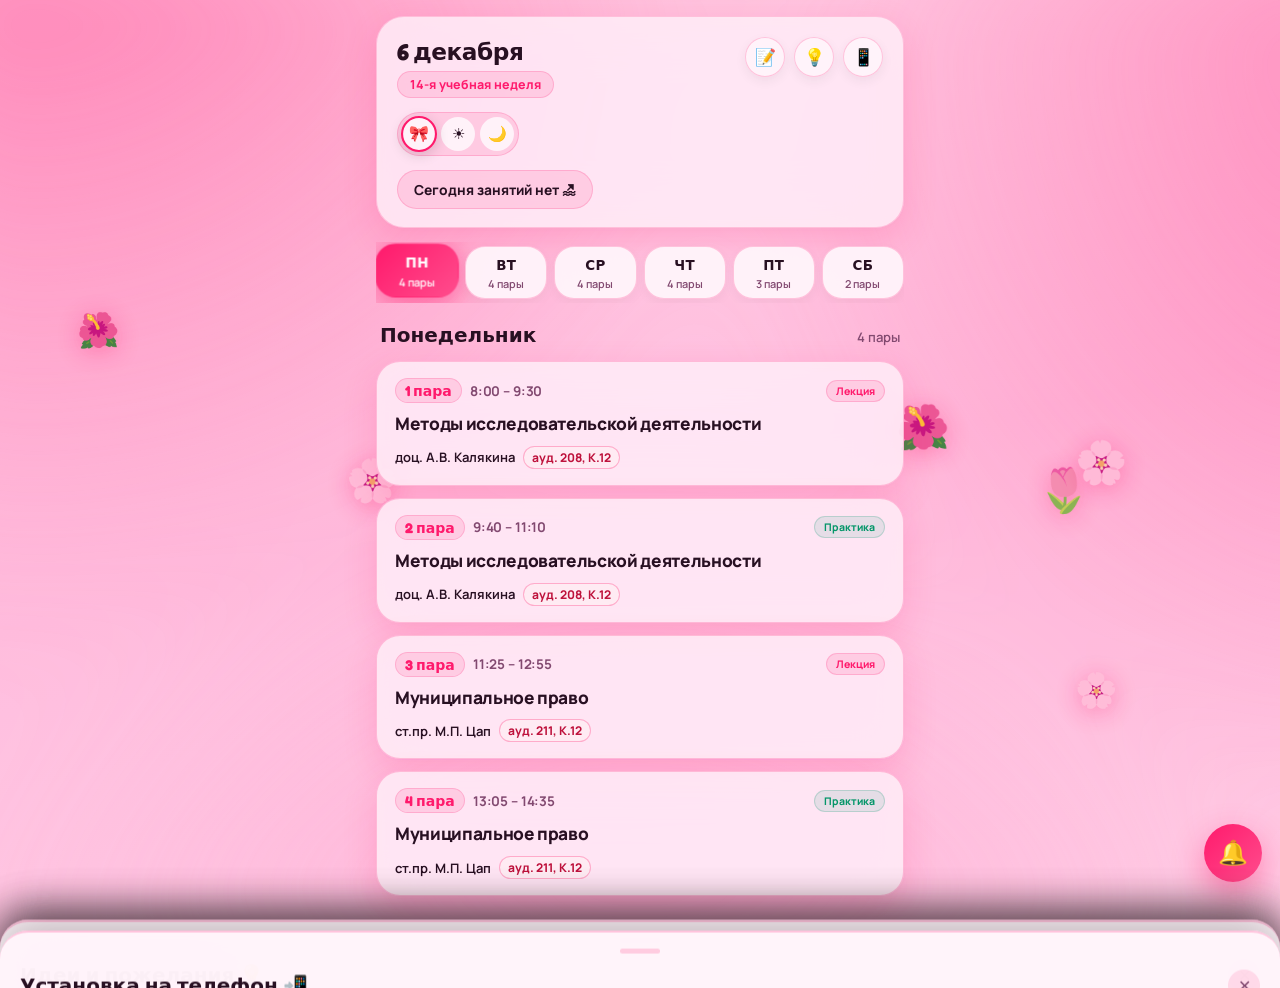
==== index.html @ 93f6981e "feat: Add Friday secret easter egg surprise with 2-attempt limit, auto-removal and Telegram notifica" ====
<!DOCTYPE html>
<html lang="ru">
<head>
<meta charset="UTF-8">
<meta name="viewport" content="width=device-width, initial-scale=1.0, viewport-fit=cover, maximum-scale=1, user-scalable=no">
<title>Расписание занятий</title>

<!-- PWA & Apple Safari На экран «Домой» -->
<meta name="apple-mobile-web-app-capable" content="yes">
<meta name="apple-mobile-web-app-status-bar-style" content="black-translucent">
<meta name="apple-mobile-web-app-title" content="Расписание">
<meta name="mobile-web-app-capable" content="yes">
<meta name="theme-color" content="#FF75A4">
<link rel="manifest" href="manifest.json?v=6">
<link rel="icon" type="image/png" sizes="32x32" href="icon-bow-32.png?v=6">
<link rel="icon" type="image/png" sizes="192x192" href="icon-bow-192.png?v=6">
<link rel="apple-touch-icon" sizes="180x180" href="apple-touch-icon-bow.png?v=6">
<link rel="apple-touch-icon-precomposed" sizes="180x180" href="apple-touch-icon-bow.png?v=6">

<link rel="preconnect" href="https://fonts.googleapis.com">
<link rel="preconnect" href="https://fonts.gstatic.com" crossorigin>
<link href="https://fonts.googleapis.com/css2?family=Fredoka:wght@500;600;700&family=Manrope:wght@500;600;700;800&display=swap" rel="stylesheet">
<style>
    :root {
        padding-top: env(safe-area-inset-top, 0px);
        padding-bottom: env(safe-area-inset-bottom, 0px);
        --r-lg: 28px;
        --r-md: 22px;
        --r-sm: 14px;
        --f-head: 'Fredoka', system-ui, -apple-system, sans-serif;
        --f-body: 'Manrope', system-ui, -apple-system, sans-serif;
    }

    * { box-sizing: border-box; margin: 0; padding: 0; -webkit-tap-highlight-color: transparent; }

    body {
        font-family: var(--f-body);
        min-height: 100vh;
        min-height: 100dvh;
        overflow-x: hidden;
        -webkit-font-smoothing: antialiased;
        transition: background .4s ease, color .4s ease;
    }

    /* ============================================================
       ТЕМА 1: «Пикми» (ДЕФОЛТНАЯ) — МАКСИМУМ РОЗОВОГО!
       (Сочный клубничный крем, нежное розовое стекло, ягодный акцент)
       ============================================================ */
    body, body[data-theme="pikmi"] {
        --bg-a: #FFD8EB;           /* Сочный клубнично-розовый */
        --bg-b: #FFBFDF;           /* Насыщенный пастельно-розовый */
        --bg-c: #FFCEE6;           /* Розовая сакура */
        --blob1: #FF3B88;          /* Яркий клубничный неон */
        --blob2: #FF5C9D;          /* Розовый румянец */
        --blob3: #FFA3CE;          /* Сахарная вата */
        --blob-opacity: .62;
        --text-1: #281022;          /* Четкий темный ежевичный (не блеклый, идеальный контраст) */
        --text-2: #824970;          /* Бархатный ягодный */
        --glass: rgba(255, 238, 246, 0.86);       /* Розовое матовое стекло */
        --glass-strong: rgba(255, 244, 250, 0.96); /* Плотный розовый кристалл */
        --glass-border: rgba(255, 170, 204, 0.65); /* Аккуратный розовый кант */
        --accent1: #FF1A6C;         /* Сочный глубокий клубничный */
        --accent2: #FF4D8D;         /* Малиново-розовый */
        --accent-solid: #FF1A6C;
        --shadow: 0 12px 34px rgba(255, 26, 108, 0.16), 0 2px 8px rgba(0,0,0,0.02);
        --shadow-live: 0 16px 44px rgba(255, 26, 108, 0.42), 0 0 20px rgba(255, 26, 108, 0.28);
        --pill: rgba(255, 26, 108, 0.12);
        --divider: rgba(255, 26, 108, 0.18);
        --card-border: rgba(255, 158, 198, 0.62);
        --room-bg: #FFEBF3;
        --room-color: #BE123C;
        --room-border: rgba(255, 26, 108, 0.3);
    }

    /* ============================================================
       ТЕМА 2: «Утро» — светлая, лавандово-розовое небо
       ============================================================ */
    body[data-theme="light"] {
        --bg-a: #F4F1FF;
        --bg-b: #FFF1F7;
        --bg-c: #EAF7FF;
        --blob1: #C9BEFB;
        --blob2: #FFC2E0;
        --blob3: #BFE9FB;
        --blob-opacity: .55;
        --text-1: #1E293B;
        --text-2: #64748B;
        --glass: rgba(255, 255, 255, 0.76);
        --glass-strong: rgba(255, 255, 255, 0.94);
        --glass-border: rgba(255, 255, 255, 0.9);
        --accent1: #6366F1;
        --accent2: #A855F7;
        --accent-solid: #6366F1;
        --shadow: 0 12px 34px rgba(99, 102, 241, 0.14);
        --shadow-live: 0 16px 42px rgba(99, 102, 241, 0.35);
        --pill: rgba(99, 102, 241, 0.1);
        --divider: rgba(99, 102, 241, 0.14);
        --card-border: rgba(255, 255, 255, 0.85);
        --room-bg: #F1F5F9;
        --room-color: #334155;
        --room-border: rgba(148, 163, 184, 0.25);
    }

    /* ============================================================
       ТЕМА 3: «Полночь» — тёмное небо со сиянием и звёздами
       ============================================================ */
    body[data-theme="dark"] {
        --bg-a: #070812;
        --bg-b: #0C0F22;
        --bg-c: #05060D;
        --blob1: #34E0C0;
        --blob2: #8B5CF6;
        --blob3: #EC4899;
        --blob-opacity: .30;
        --text-1: #F8FAFC;
        --text-2: #94A3B8;
        --glass: rgba(24, 28, 48, 0.68);
        --glass-strong: rgba(30, 35, 60, 0.88);
        --glass-border: rgba(255, 255, 255, 0.11);
        --accent1: #34E0C0;
        --accent2: #8B5CF6;
        --accent-solid: #8B5CF6;
        --shadow: 0 18px 46px rgba(0, 0, 0, 0.55);
        --shadow-live: 0 16px 42px rgba(139, 92, 246, 0.45);
        --pill: rgba(255, 255, 255, 0.08);
        --divider: rgba(255, 255, 255, 0.1);
        --card-border: rgba(255, 255, 255, 0.08);
        --room-bg: rgba(139, 92, 246, 0.12);
        --room-color: #C084FC;
        --room-border: rgba(139, 92, 246, 0.3);
    }

    body {
        background: linear-gradient(168deg, var(--bg-a) 0%, var(--bg-b) 50%, var(--bg-c) 100%);
        color: var(--text-1);
    }

    body::before {
        content: ''; position: fixed; inset: -10%; z-index: 0; pointer-events: none;
        background:
            radial-gradient(circle at 10% -6%, var(--blob1), transparent 45%),
            radial-gradient(circle at 106% 12%, var(--blob2), transparent 44%),
            radial-gradient(circle at 50% 115%, var(--blob3), transparent 48%);
        filter: blur(65px);
        opacity: var(--blob-opacity);
    }

    /* Звёздная пыль для тёмной темы */
    body[data-theme="dark"]::after {
        content: ''; position: fixed; inset: 0; z-index: 0; pointer-events: none;
        background-image:
            radial-gradient(rgba(255,255,255,.55) 1px, transparent 1px),
            radial-gradient(rgba(255,255,255,.35) 1px, transparent 1px);
        background-size: 90px 90px, 140px 140px;
        background-position: 0 0, 45px 60px;
        opacity: .55;
    }

    /* ============================================================
       ЯРКИЕ РОЗОВЫЕ ЦВЕТОЧКИ (ХАОТИЧНО ЛЕТАЮТ НА ФОНЕ ПОД КАРТОЧКАМИ)
       ============================================================ */
    .pikmi-decor {
        display: none;
        position: fixed; inset: 0; z-index: 0; pointer-events: none; overflow: hidden;
    }
    body[data-theme="pikmi"] .pikmi-decor {
        display: block;
    }
    
    .random-flower {
        position: absolute;
        opacity: 0.88;
        filter: drop-shadow(0 4px 12px rgba(255, 26, 108, 0.38));
        user-select: none;
        pointer-events: none;
        animation: driftRandom ease-in-out infinite alternate;
        transition: transform .2s ease-out;
    }

    @keyframes driftRandom {
        0% {
            transform: translate3d(0, 0, 0) rotate(0deg) scale(1);
        }
        50% {
            transform: translate3d(var(--dx), var(--dy), 0) rotate(22deg) scale(1.12);
        }
        100% {
            transform: translate3d(calc(var(--dx) * -0.85), calc(var(--dy) * -0.9), 0) rotate(-18deg) scale(0.92);
        }
    }

    /* Контейнер приложения над летающими цветами */
    .app {
        position: relative; z-index: 1; max-width: 480px; margin: 0 auto;
        padding: 16px 16px calc(92px + env(safe-area-inset-bottom, 0px));
        display: flex; flex-direction: column; gap: 14px;
    }
    @media (min-width: 860px) { .app { max-width: 560px; } }

    /* ---------- Шапка ---------- */
    .hero {
        background: var(--glass);
        backdrop-filter: blur(28px) saturate(180%);
        -webkit-backdrop-filter: blur(28px) saturate(180%);
        border: 1.5px solid var(--glass-border);
        border-radius: var(--r-lg);
        box-shadow: var(--shadow);
        padding: 20px 20px 18px;
        display: flex; flex-direction: column; gap: 14px;
    }
    .hero-row { display: flex; justify-content: space-between; align-items: flex-start; gap: 10px; }
    .date-block { display: flex; flex-direction: column; gap: 6px; }
    .date-text { font-family: var(--f-head); font-weight: 700; font-size: 1.45rem; letter-spacing: -.02em; color: var(--text-1); }
    .week-badge {
        display: inline-flex; align-items: center; gap: 6px; width: fit-content;
        font-size: .78rem; font-weight: 750; color: var(--accent-solid);
        background: var(--pill); padding: 4px 12px; border-radius: 999px;
        border: 1px solid var(--divider);
    }
    
    /* Кнопки действий в шапке (ДЗ и Идеи) */
    .hero-actions { display: flex; gap: 9px; flex-shrink: 0; align-items: center; }
    .icon-btn {
        width: 40px; height: 40px; border-radius: 50%; border: 1.5px solid var(--glass-border);
        background: var(--glass-strong); display: flex; align-items: center; justify-content: center;
        font-size: 17px; cursor: pointer; color: var(--text-1); transition: all .18s;
        box-shadow: 0 4px 12px rgba(0,0,0,.06); position: relative;
    }
    .icon-btn:hover { transform: translateY(-1px); }
    .icon-btn:active { transform: scale(.9); }
    
    /* Счетчик ДЗ на иконке */
    .hw-badge-counter {
        position: absolute; top: -3px; right: -3px;
        width: 18px; height: 18px; border-radius: 50%;
        background: var(--accent-solid); color: #fff;
        font-size: 10.5px; font-weight: 800; display: flex;
        align-items: center; justify-content: center;
        box-shadow: 0 2px 6px rgba(0,0,0,0.22);
    }

    /* Тема-бар: Пикми первая! */
    .theme-row {
        display: inline-flex; gap: 5px; padding: 4px; background: var(--pill);
        border: 1px solid var(--divider); border-radius: 999px; width: fit-content;
    }
    .theme-dot {
        width: 34px; height: 34px; border-radius: 50%; border: 2px solid transparent;
        cursor: pointer; display: flex; align-items: center; justify-content: center;
        font-size: 15px; background: var(--glass-strong); color: var(--text-1); transition: all .2s;
    }
    .theme-dot.active {
        border-color: var(--accent-solid); transform: scale(1.06);
        box-shadow: 0 3px 12px rgba(0,0,0,.15);
    }

    .status-pill {
        display: inline-flex; align-items: center; gap: 8px; font-weight: 750; font-size: .86rem;
        padding: 9px 16px; border-radius: 999px; width: fit-content; max-width: 100%;
        background: linear-gradient(135deg, var(--accent1), var(--accent2)); color: #fff;
        box-shadow: 0 8px 22px rgba(255, 26, 108, 0.28); cursor: pointer; transition: transform .18s;
    }
    .status-pill:active { transform: scale(.98); }
    .status-pill.idle { background: var(--pill); color: var(--text-1); box-shadow: none; border: 1px solid var(--divider); }
    
    /* Двустрочный аккуратный статус для конца дня */
    .status-pill.status-pill-multiline {
        display: flex; flex-direction: column; align-items: flex-start;
        padding: 12px 18px; border-radius: 18px; width: 100%; gap: 4px; box-sizing: border-box;
    }
    .status-pill.status-pill-multiline #status-text {
        display: flex; flex-direction: column; gap: 4px; width: 100%;
    }
    .status-line-top {
        font-size: 13.5px; font-weight: 700; color: var(--text-2);
        display: flex; align-items: center; gap: 6px;
    }
    .status-line-bottom {
        font-size: 15px; font-weight: 800; color: var(--accent-solid);
        display: flex; align-items: center; justify-content: space-between; gap: 6px; width: 100%;
    }
    .status-line-arrow {
        font-size: 16px; transition: transform .2s ease;
    }
    .status-pill:hover .status-line-arrow {
        transform: translateX(4px);
    }
    .status-dot { width: 8px; height: 8px; border-radius: 50%; background: #fff; flex-shrink: 0; animation: pulseBeacon 1.5s infinite; }
    @keyframes pulseBeacon {
        0% { box-shadow: 0 0 0 0 rgba(255,255,255,.8); }
        70% { box-shadow: 0 0 0 8px rgba(255,255,255,0); }
        100% { box-shadow: 0 0 0 0 rgba(255,255,255,0); }
    }

    .progress-track { height: 7px; border-radius: 999px; background: var(--pill); overflow: hidden; border: 1px solid var(--divider); }
    .progress-fill { height: 100%; border-radius: 999px; background: linear-gradient(90deg, var(--accent1), var(--accent2)); width: 0%; transition: width .6s ease; }

    /* ============================================================
       НАВИГАЦИЯ ПО ДНЯМ (ЧИСТЫЕ ОТДЕЛЬНЫЕ ОСТРОВКИ БЕЗ ФОНА!)
       ============================================================ */
    .day-nav {
        display: flex;
        gap: 7px;
        overflow-x: auto;
        padding: 4px 0;
        margin: 0;
        background: transparent !important;
        border: none !important;
        box-shadow: none !important;
        scrollbar-width: none;
    }
    .day-nav::-webkit-scrollbar { display: none; }

    .day-chip {
        flex: 1 1 0;
        min-width: 52px;
        padding: 10px 4px 9px;
        border-radius: 20px;
        background: var(--glass-strong);
        border: 1.5px solid var(--glass-border);
        text-align: center;
        cursor: pointer;
        transition: transform .25s cubic-bezier(.34, 1.56, .64, 1), box-shadow .25s, background .25s, border-color .25s;
        box-shadow: 0 4px 12px rgba(0, 0, 0, 0.04);
        backdrop-filter: blur(16px);
        -webkit-backdrop-filter: blur(16px);
        user-select: none;
    }
    .day-chip:hover {
        transform: translateY(-2px);
        box-shadow: 0 6px 16px rgba(0, 0, 0, 0.07);
    }
    .day-chip:active {
        transform: scale(0.93);
    }
    .day-chip .dname {
        display: block; font-family: var(--f-head); font-size: .84rem; text-transform: uppercase;
        letter-spacing: .02em; color: var(--text-1); font-weight: 750;
    }
    .day-chip .dcount {
        display: block; margin-top: 3px; font-size: .68rem; font-weight: 600; color: var(--text-2); height: 13px;
    }

    /* Сегодняшний день (аккуратный розовый контур островка) */
    .day-chip.today:not(.active) {
        border: 2px solid var(--accent-solid);
        background: var(--glass-strong);
    }
    .day-chip.today:not(.active) .dname {
        color: var(--accent-solid);
    }

    /* Выбранный день (яркий залитый островок) */
    .day-chip.active {
        background: linear-gradient(135deg, var(--accent1), var(--accent2));
        border-color: transparent;
        box-shadow: var(--shadow-live);
        transform: translateY(-2px) scale(1.02);
    }
    .day-chip.active .dname, .day-chip.active .dcount {
        color: #fff !important;
    }

    /* ---------- Карточки пар ---------- */
    .day-title { display: flex; align-items: baseline; justify-content: space-between; padding: 6px 4px 0; }
    .day-title h2 { font-family: var(--f-head); font-weight: 700; font-size: 1.25rem; color: var(--text-1); }
    .day-title span { font-size: .82rem; font-weight: 600; color: var(--text-2); }

    .timeline { display: flex; flex-direction: column; gap: 12px; animation: fadeIn .32s ease; }
    @keyframes fadeIn { from { opacity: 0; transform: translateY(6px); } to { opacity: 1; transform: translateY(0); } }

    /* Премиальная карточка пары */
    .lesson-card {
        background: var(--glass);
        border: 1.5px solid var(--card-border);
        border-radius: 24px;
        padding: 16px 18px;
        box-shadow: var(--shadow);
        backdrop-filter: blur(22px) saturate(180%);
        -webkit-backdrop-filter: blur(22px) saturate(180%);
        display: flex; flex-direction: column; gap: 10px;
        position: relative; transition: all .24s cubic-bezier(.16, 1, 0.3, 1);
    }
    .lesson-card:hover { transform: translateY(-2px); }
    .lesson-card:active { transform: scale(.985); }

    /* Активная пара (Идет сейчас) — топовая пульсация и свечение */
    .lesson-card.live {
        background: var(--glass-strong);
        border: 2px solid var(--accent-solid);
        box-shadow: var(--shadow-live);
        transform: translateY(-2px);
        animation: liveCardAura 2.6s infinite ease-in-out;
    }
    @keyframes liveCardAura {
        0%, 100% { box-shadow: var(--shadow-live); }
        50% { box-shadow: 0 16px 44px rgba(255, 26, 108, 0.45), 0 0 24px rgba(255, 26, 108, 0.3); }
    }

    /* Завершенная пара — красивый приглушенный тон */
    .lesson-card.past {
        opacity: .54;
        filter: grayscale(12%);
    }
    .lesson-card.past:hover { opacity: .95; filter: none; }

    /* Верхняя строка карточки: номер + время в одну строку! */
    .lesson-header {
        display: flex; align-items: center; justify-content: space-between; gap: 8px; flex-wrap: wrap;
    }
    .lesson-badge-wrap {
        display: inline-flex; align-items: center; gap: 8px;
    }
    .lesson-num {
        font-family: var(--f-head); font-weight: 700; font-size: .88rem;
        background: var(--pill); color: var(--accent-solid);
        padding: 3px 9px; border-radius: var(--r-sm);
        border: 1px solid var(--divider);
        white-space: nowrap;
    }
    .lesson-time-pill {
        font-family: var(--f-body); font-weight: 700; font-size: .84rem;
        color: var(--text-2); white-space: nowrap; letter-spacing: -.01em;
    }

    .lesson-tags {
        display: inline-flex; align-items: center; gap: 6px; flex-wrap: wrap;
    }
    .type-chip {
        font-size: 10.5px; font-weight: 750; padding: 3px 9px; border-radius: 999px;
        background: var(--pill); color: var(--text-2); border: 1px solid var(--divider);
    }
    .type-chip.lecture { color: var(--accent-solid); background: var(--pill); }
    .type-chip.practice { color: #059669; background: rgba(5, 150, 105, 0.1); border-color: rgba(5, 150, 105, 0.2); }
    .type-chip.mix { color: #D97706; background: rgba(217, 119, 6, 0.1); border-color: rgba(217, 119, 6, 0.2); }

    .live-chip {
        font-size: 10.5px; font-weight: 800; color: #fff; padding: 3px 10px 3px 8px; border-radius: 999px;
        background: linear-gradient(135deg, var(--accent1), var(--accent2));
        display: inline-flex; align-items: center; gap: 5px;
        box-shadow: 0 2px 8px rgba(255, 26, 108, 0.35);
    }
    .past-chip {
        font-size: 10.5px; font-weight: 650; color: var(--text-2); padding: 2px 8px; border-radius: 999px;
        background: rgba(0,0,0,0.04); display: inline-flex; align-items: center; gap: 4px;
    }

    .subject {
        font-weight: 800; font-size: 1.08rem; color: var(--text-1); line-height: 1.32; letter-spacing: -.02em;
    }

    .meta {
        display: flex; align-items: center; gap: 8px; font-size: 13px; color: var(--text-2); flex-wrap: wrap;
    }
    .meta b { color: var(--text-1); font-weight: 650; }
    .room-badge {
        font-weight: 750; font-size: 12px;
        background: var(--room-bg); color: var(--room-color);
        border: 1px solid var(--room-border);
        padding: 2px 8px; border-radius: var(--r-sm);
        display: inline-block;
    }

    /* Блок ДЗ прямо внутри карточки пары */
    .card-hw-badge {
        display: inline-flex; align-items: center; gap: 6px;
        background: rgba(255, 26, 108, 0.08); border: 1px solid var(--divider);
        padding: 4px 10px; border-radius: var(--r-sm); font-size: 12px; font-weight: 700;
        color: var(--accent-solid); margin-top: 2px;
    }

    /* Живая шкала и отсчет внутри карточки активной пары */
    .card-countdown-box {
        margin-top: 4px; display: flex; flex-direction: column; gap: 5px;
        background: var(--pill); padding: 8px 12px; border-radius: var(--r-sm);
        border: 1px solid var(--divider);
    }
    .countdown-row {
        display: flex; justify-content: space-between; align-items: center;
        font-size: 11.5px; font-weight: 750; color: var(--accent-solid);
    }
    .card-progress-track {
        width: 100%; height: 5px; border-radius: 999px; background: rgba(0,0,0,0.06); overflow: hidden;
    }
    .card-progress-fill {
        height: 100%; border-radius: 999px; background: linear-gradient(90deg, var(--accent1), var(--accent2));
        transition: width .8s ease;
    }

    .empty { padding: 48px 16px; text-align: center; color: var(--text-2); font-family: var(--f-head); font-size: 16px; }

    /* ---------- Кнопка звонков + шторки ---------- */
    .fab {
        position: fixed; right: 18px; bottom: calc(18px + env(safe-area-inset-bottom, 0px));
        width: 58px; height: 58px; border-radius: 50%; border: none; cursor: pointer;
        background: linear-gradient(135deg, var(--accent1), var(--accent2)); color: #fff; font-size: 24px;
        display: flex; align-items: center; justify-content: center;
        box-shadow: 0 12px 32px rgba(255, 26, 108, 0.42); z-index: 40;
        transition: transform .2s cubic-bezier(.34, 1.56, .64, 1);
    }
    .fab:active { transform: scale(.9); }

    .overlay {
        position: fixed; inset: 0; background: rgba(15, 10, 24, 0.55);
        backdrop-filter: blur(8px); -webkit-backdrop-filter: blur(8px);
        opacity: 0; pointer-events: none; transition: opacity .3s; z-index: 60;
    }
    .overlay.show { opacity: 1; pointer-events: auto; }

    /* Общие стили для шторок с гарантированным идеальным скроллом на мобилках */
    .sheet {
        position: fixed; left: 0; right: 0; bottom: 0; z-index: 61;
        max-height: 85vh;
        overflow-y: scroll;
        -webkit-overflow-scrolling: touch;
        overscroll-behavior-y: contain;
        touch-action: pan-y;
        background: var(--glass-strong);
        backdrop-filter: blur(32px) saturate(190%); -webkit-backdrop-filter: blur(32px) saturate(190%);
        border-radius: 28px 28px 0 0; border-top: 2px solid var(--glass-border);
        padding: 16px 20px calc(28px + env(safe-area-inset-bottom, 0px));
        box-shadow: 0 -10px 40px rgba(0,0,0,0.25);
        transform: translateY(105%); transition: transform .38s cubic-bezier(.2,.8,.2,1);
    }
    .sheet.show { transform: translateY(0); }
    .sheet-handle { width: 40px; height: 5px; border-radius: 99px; background: var(--divider); margin: 0 auto 16px; }
    .sheet-header-row { display: flex; justify-content: space-between; align-items: center; margin-bottom: 14px; }
    .sheet-title { font-family: var(--f-head); font-weight: 700; font-size: 1.25rem; color: var(--text-1); }
    .sheet-close {
        width: 32px; height: 32px; border-radius: 50%; border: none; background: var(--pill);
        color: var(--text-2); cursor: pointer; font-size: 16px; display: flex; align-items: center; justify-content: center;
    }

    /* Список звонков */
    .bell-row {
        display: flex; justify-content: space-between; align-items: center;
        padding: 12px 14px; border-radius: var(--r-sm); margin-bottom: 6px;
        background: var(--pill); border: 1px solid var(--divider);
        transition: background .2s;
    }
    .bell-row.live {
        background: rgba(255, 26, 108, 0.16); border-color: var(--accent-solid);
        box-shadow: 0 4px 14px rgba(255, 26, 108, 0.2);
    }
    .bell-num {
        font-family: var(--f-head); font-weight: 700; font-size: .95rem; color: var(--accent-solid);
        display: flex; align-items: center; gap: 6px;
    }
    .bell-range { color: var(--text-1); font-weight: 700; font-size: .92rem; font-family: var(--f-body); }

    /* ============================================================
       СТИЛИ ШТОРКИ ДОМАШНИХ ЗАДАНИЙ (ДЗ)
       ============================================================ */
    .hw-input-wrap {
        display: flex; flex-direction: column; gap: 12px; margin-bottom: 16px;
        background: var(--pill); padding: 16px; border-radius: var(--r-md);
        border: 1px solid var(--divider); box-sizing: border-box;
    }
    .hw-input-text {
        width: 100%; border: 1px solid var(--glass-border); border-radius: var(--r-sm);
        padding: 13px 14px; font-family: var(--f-body); font-size: 15px;
        background: var(--glass-strong); color: var(--text-1); outline: none;
        box-sizing: border-box;
    }
    .hw-input-text:focus { border-color: var(--accent-solid); }

    .hw-select-label {
        font-size: 12px; font-weight: 750; color: var(--text-2); text-transform: uppercase;
        letter-spacing: .04em; margin-bottom: -4px;
    }
    .hw-select {
        width: 100%; border: 1px solid var(--glass-border); border-radius: var(--r-sm);
        padding: 13px 14px; font-family: var(--f-body); font-size: 14.5px;
        background: var(--glass-strong); color: var(--text-1); outline: none;
        cursor: pointer; -webkit-appearance: menulist; box-sizing: border-box;
    }
    .hw-select:focus { border-color: var(--accent-solid); }

    .hw-add-btn {
        width: 100%; border: none; border-radius: var(--r-sm); padding: 14px 18px;
        background: linear-gradient(135deg, var(--accent1), var(--accent2)); color: #fff;
        font-family: var(--f-body); font-weight: 800; font-size: 15.5px; cursor: pointer;
        display: flex; align-items: center; justify-content: center; gap: 8px;
        transition: transform .18s, box-shadow .18s;
        box-shadow: 0 6px 18px rgba(255, 26, 108, 0.32); margin-top: 2px;
        box-sizing: border-box;
    }
    .hw-add-btn:active { transform: scale(.98); }

    .hw-list { display: flex; flex-direction: column; gap: 8px; padding-bottom: 24px; }
    .hw-item {
        display: flex; align-items: center; justify-content: space-between; gap: 10px;
        background: var(--glass-strong); border: 1px solid var(--card-border);
        border-radius: var(--r-sm); padding: 12px 14px; transition: all .2s;
    }
    .hw-item.done { opacity: .55; text-decoration: line-through; }
    .hw-item-left { display: flex; align-items: center; gap: 10px; min-width: 0; }
    .hw-checkbox {
        width: 22px; height: 22px; border-radius: 7px; border: 2px solid var(--accent-solid);
        cursor: pointer; display: flex; align-items: center; justify-content: center;
        background: transparent; flex-shrink: 0; color: #fff; font-size: 13px; font-weight: 800;
    }
    .hw-item.done .hw-checkbox { background: var(--accent-solid); }
    .hw-text-wrap { min-width: 0; display: flex; flex-direction: column; gap: 2px; }
    .hw-text { font-size: 14px; font-weight: 750; color: var(--text-1); word-break: break-word; }
    .hw-subject-tag { font-size: 11.5px; font-weight: 700; color: var(--accent-solid); }
    .hw-del-btn {
        border: none; background: transparent; color: var(--text-2); cursor: pointer;
        font-size: 16px; padding: 5px; border-radius: 6px;
    }
    .hw-del-btn:hover { color: var(--accent-solid); }

    /* ============================================================
       СТИЛИ ШТОРКИ ИДЕЙ («РАСПИСАНИЕ СДЕЛАНО СПЕЦИАЛЬНО ПО ЗАКАЗУ СОФИИ🙄»)
       ============================================================ */
    .ideas-card {
        background: linear-gradient(135deg, rgba(255, 26, 108, 0.14), rgba(255, 77, 141, 0.06));
        border: 1.5px solid var(--divider); border-radius: var(--r-md);
        padding: 18px 16px; margin-bottom: 16px; text-align: center;
        display: flex; flex-direction: column; gap: 10px;
    }
    .ideas-card-quote {
        font-size: 15px; font-weight: 750; color: var(--text-1); line-height: 1.45;
    }
    .ideas-card-sub {
        font-family: var(--f-head); font-size: 14px; font-weight: 700;
        color: var(--accent-solid); letter-spacing: .01em;
    }
    .ideas-textarea {
        width: 100%; height: 100px; border: 1.5px solid var(--glass-border); border-radius: var(--r-sm);
        padding: 12px 14px; font-family: var(--f-body); font-size: 14.5px;
        background: var(--glass-strong); color: var(--text-1); outline: none; resize: none; margin-bottom: 12px;
    }
    .ideas-textarea:focus { border-color: var(--accent-solid); }
    .ideas-btn-row { display: flex; gap: 8px; }
    .ideas-submit-btn {
        flex: 1; border: none; border-radius: var(--r-sm); padding: 13px;
        background: linear-gradient(135deg, var(--accent1), var(--accent2)); color: #fff;
        font-family: var(--f-body); font-weight: 750; font-size: 14.5px; cursor: pointer;
        display: flex; align-items: center; justify-content: center; gap: 8px;
        box-shadow: 0 4px 14px rgba(255, 26, 108, 0.3); transition: transform .18s;
    }
    .ideas-submit-btn:active { transform: scale(.97); }

    .toast {
        position: fixed; bottom: calc(88px + env(safe-area-inset-bottom, 0px)); left: 50%;
        transform: translateX(-50%) translateY(40px);
        background: var(--text-1); color: var(--bg-a); padding: 11px 20px; border-radius: 24px;
        font-size: .9rem; font-weight: 750; box-shadow: 0 8px 24px rgba(0,0,0,.25);
        opacity: 0; transition: all .3s cubic-bezier(.175,.885,.32,1.275); pointer-events: none; z-index: 70;
    }
    /* ============================================================
       КОСМИЧЕСКИЙ СЮРПРИЗ ДЛЯ СОФИИ: ШОКВЕЙВ, ЧАСТИЦЫ, НЕБУЛА И СТИКЕР 🙄
       ============================================================ */
    .secret-env-row {
        display: flex; justify-content: center; align-items: center;
        padding: 18px 0 12px; width: 100%;
    }
    .secret-env-btn {
        background: var(--glass-strong);
        border: 1.5px solid var(--accent-solid);
        border-radius: 999px;
        padding: 10px 22px;
        cursor: pointer;
        display: inline-flex; align-items: center; gap: 8px;
        font-family: var(--f-body); font-weight: 750; font-size: 14px;
        color: var(--accent-solid);
        box-shadow: 0 4px 18px rgba(255, 42, 117, 0.25);
        animation: secretBounce 2.4s infinite ease-in-out;
        transition: transform .2s ease, box-shadow .2s ease;
    }
    .secret-env-btn:active { transform: scale(0.94); }
    @keyframes secretBounce {
        0%, 100% { transform: translateY(0); }
        50% { transform: translateY(-5px); }
    }

    /* Полноэкранный космический canvas (поверх модалки, частицы летают вокруг) */
    #cosmic-canvas {
        position: fixed; inset: 0; z-index: 100002; pointer-events: none;
        width: 100vw; height: 100vh;
    }

    /* Вспышка экрана космической аурой */
    .screen-flash {
        position: fixed; inset: 0; z-index: 100000; pointer-events: none;
        background: radial-gradient(circle at center, rgba(255, 60, 130, 0.6) 0%, rgba(255, 140, 200, 0.28) 45%, transparent 80%);
        opacity: 0; animation: cosmicFlash 1s ease-out forwards;
        will-change: opacity;
    }
    @keyframes cosmicFlash {
        0% { opacity: 0; transform: scale(0.9); }
        25% { opacity: 1; transform: scale(1); }
        100% { opacity: 0; transform: scale(1.1); }
    }

    /* Аппаратные GPU-шоквейв кольца (0 нагрузки на процессор) */
    .cosmic-shockwave {
        position: fixed; top: 50%; left: 50%;
        width: 60px; height: 60px; margin: -30px 0 0 -30px;
        border-radius: 50%;
        border: 3px solid rgba(255, 42, 117, 0.95);
        box-shadow: 0 0 30px rgba(255, 42, 117, 0.8), inset 0 0 20px rgba(255, 140, 200, 0.6);
        pointer-events: none; z-index: 100003;
        animation: cosmicShockwave 1.1s cubic-bezier(0.12, 0.8, 0.32, 1) forwards;
        will-change: transform, opacity;
    }
    .cosmic-shockwave-2 {
        position: fixed; top: 50%; left: 50%;
        width: 60px; height: 60px; margin: -30px 0 0 -30px;
        border-radius: 50%;
        border: 2px solid rgba(255, 200, 225, 0.9);
        box-shadow: 0 0 24px rgba(255, 180, 215, 0.7);
        pointer-events: none; z-index: 100003;
        animation: cosmicShockwave 1.3s cubic-bezier(0.12, 0.8, 0.32, 1) 0.1s forwards;
        will-change: transform, opacity;
    }
    @keyframes cosmicShockwave {
        0% { transform: scale(0.2); opacity: 1; }
        60% { opacity: 0.85; }
        100% { transform: scale(24); opacity: 0; }
    }

    /* Модальное окно космического сюрприза (легкий blur и мгновенный плавный отклик) */
    .secret-backdrop {
        position: fixed; inset: 0; z-index: 100001;
        background: radial-gradient(circle at center, rgba(35, 10, 26, 0.85) 0%, rgba(14, 4, 11, 0.94) 100%);
        backdrop-filter: blur(12px);
        -webkit-backdrop-filter: blur(12px);
        display: flex; align-items: center; justify-content: center;
        padding: 24px; opacity: 0; pointer-events: none;
        transition: opacity .35s ease-out;
    }
    .secret-backdrop.active {
        opacity: 1; pointer-events: auto;
    }

    .secret-modal-card {
        position: relative; z-index: 2;
        background: linear-gradient(145deg, #FFFFFF 0%, #FFF5F9 55%, #FFE9F3 100%);
        border: 2px solid rgba(255, 130, 185, 0.75);
        border-radius: 30px;
        padding: 34px 26px 28px;
        max-width: 360px; width: 100%;
        text-align: center;
        box-shadow: 
            0 20px 60px rgba(0, 0, 0, 0.45),
            0 0 50px rgba(255, 42, 117, 0.4),
            inset 0 0 20px rgba(255, 255, 255, 0.8);
        transform: scale(.7) translateY(24px);
        transition: transform .42s cubic-bezier(0.175, 0.885, 0.32, 1.25);
        box-sizing: border-box;
        will-change: transform;
    }
    .secret-backdrop.active .secret-modal-card {
        transform: scale(1) translateY(0);
    }

    /* Крестик закрытия в верхнем углу */
    .secret-card-close {
        position: absolute; top: 14px; right: 16px;
        width: 34px; height: 34px; border-radius: 50%;
        border: none; background: rgba(0, 0, 0, 0.06);
        color: #8C556B; font-size: 15px; font-weight: 700;
        cursor: pointer; display: flex; align-items: center; justify-content: center;
        transition: all .2s;
    }
    .secret-card-close:hover { background: rgba(255, 42, 117, 0.16); color: #FF2A75; transform: scale(1.1); }
    .secret-card-close:active { transform: scale(0.9); }

    .secret-card-badge {
        display: inline-flex; align-items: center; gap: 6px;
        font-family: var(--f-head); font-size: 13px; font-weight: 750;
        color: #FF2A75; background: rgba(255, 42, 117, 0.12);
        padding: 5px 14px; border-radius: 999px; margin-bottom: 20px;
        letter-spacing: .02em;
    }

    .secret-text-content {
        font-family: var(--f-body);
        font-size: 20px; line-height: 1.5;
        color: #2D1420; font-weight: 800;
        margin-bottom: 28px; word-break: break-word;
        letter-spacing: -.01em;
    }

    /* Кнопка с одним стикером 🙄 */
    .secret-sticker-btn {
        width: 72px; height: 72px; border-radius: 50%;
        border: 2px solid rgba(255, 140, 190, 0.65);
        background: linear-gradient(135deg, #FFF0F6 0%, #FFE1EE 100%);
        box-shadow: 0 8px 26px rgba(255, 42, 117, 0.35), inset 0 2px 8px rgba(255, 255, 255, 0.95);
        cursor: pointer; display: inline-flex; align-items: center; justify-content: center;
        transition: transform .22s cubic-bezier(0.34, 1.56, 0.64, 1), box-shadow .2s;
        animation: stickerBreathe 2.6s infinite ease-in-out;
    }
    .secret-sticker-btn:hover {
        transform: scale(1.15);
        box-shadow: 0 12px 32px rgba(255, 42, 117, 0.48);
    }
    .secret-sticker-btn:active {
        transform: scale(0.9);
    }
    .secret-rolling-emoji {
        font-size: 36px; line-height: 1; user-select: none;
    }
    @keyframes stickerBreathe {
        0%, 100% { transform: scale(1); }
        50% { transform: scale(1.09); }
    }

    /* Тряска инпута при отказе */
    @keyframes shakeError {
        0%, 100% { transform: translateX(0); }
        20%, 60% { transform: translateX(-9px); }
        40%, 80% { transform: translateX(9px); }
    }
    .shake-error {
        animation: shakeError 0.4s ease-in-out !important;
        border-color: #FF2A75 !important;
        box-shadow: 0 0 14px rgba(255, 42, 117, 0.4) !important;
    }

    @media (prefers-reduced-motion: reduce) {
        * { animation-duration: .001ms !important; transition-duration: .001ms !important; }
    }
</style>
</head>
<body data-theme="pikmi">

<!-- Динамически летающие розовые цветочки на фоне -->
<div class="pikmi-decor" id="pikmi-decor" aria-hidden="true"></div>

<div class="app">

    <!-- Верхний блок (Шапка) -->
    <header class="hero">
        <div class="hero-row">
            <div class="date-block">
                <span class="date-text" id="date-text">Загрузка…</span>
                <span class="week-badge" id="week-badge">Неделя</span>
            </div>
            <div class="hero-actions">
                <!-- 1. Иконка ДЗ (Домашние задания) -->
                <button class="icon-btn" id="hw-btn" title="Домашнее задание" aria-label="Домашнее задание">
                    📝
                    <span class="hw-badge-counter" id="hw-counter" style="display:none;">0</span>
                </button>

                <!-- 2. Иконка Идеи («Сделано специально по заказу Софии🙄») -->
                <button class="icon-btn" id="ideas-btn" title="Идеи и пожелания" aria-label="Идеи и пожелания">
                    💡
                </button>

                <!-- 3. Кнопка установки на iPhone / телефон (PWA) -->
                <button class="icon-btn" id="install-btn" title="Скачать на телефон" aria-label="Скачать на телефон">
                    📱
                </button>
            </div>
        </div>

        <!-- Переключатель тем: Пикми идет ПЕРВОЙ по дефолту -->
        <div class="theme-row" role="group" aria-label="Тема оформления">
            <button class="theme-dot active" id="dot-pikmi" onclick="setTheme('pikmi')" title="Пикми 🎀">🎀</button>
            <button class="theme-dot" id="dot-light" onclick="setTheme('light')" title="Утро ☀">☀</button>
            <button class="theme-dot" id="dot-dark" onclick="setTheme('dark')" title="Полночь 🌙">🌙</button>
        </div>

        <!-- Плашка статуса (с возможностью клика для быстрого переключения на завтра) -->
        <div class="status-pill idle" id="status-pill">
            <span class="status-dot" style="display:none;" id="status-dot"></span>
            <span id="status-text">Проверка расписания…</span>
        </div>

        <div class="progress-track" id="progress-track" style="display:none;">
            <div class="progress-fill" id="progress-fill"></div>
        </div>
    </header>

    <!-- Навигация по дням недели (ЧИСТЫЕ ОТДЕЛЬНЫЕ ОСТРОВКИ БЕЗ ФОНА!) -->
    <nav class="day-nav" id="day-nav" aria-label="Дни недели"></nav>

    <!-- Заголовок выбранного дня -->
    <div class="day-title">
        <h2 id="day-title-text">День</h2>
        <span id="day-title-count"></span>
    </div>

    <!-- Список пар дня -->
    <main class="timeline" id="timeline"></main>

</div>

<!-- Плавающая кнопка звонков -->
<button class="fab" id="bells-fab" title="Расписание звонков" aria-label="Расписание звонков">🔔</button>

<!-- Затемнение фона -->
<div class="overlay" id="overlay"></div>

<!-- 1. Шторка расписания звонков (до 6 пары включительно) -->
<div class="sheet" id="sheet-bells" role="dialog" aria-modal="true" aria-label="Расписание звонков">
    <div class="sheet-handle"></div>
    <div class="sheet-header-row">
        <div class="sheet-title">Расписание звонков</div>
        <button class="sheet-close" onclick="closeAllSheets()" aria-label="Закрыть">✕</button>
    </div>
    <div id="bells-list"></div>
</div>

<!-- 2. Шторка ДОМАШНЕГО ЗАДАНИЯ (ДЗ) — ПОЛНЫЙ СПИСОК ПРЕДМЕТОВ -->
<div class="sheet" id="sheet-hw" role="dialog" aria-modal="true" aria-label="Домашнее задание">
    <div class="sheet-handle"></div>
    <div class="sheet-header-row">
        <div class="sheet-title">Домашние задания 📝</div>
        <button class="sheet-close" onclick="closeAllSheets()" aria-label="Закрыть">✕</button>
    </div>

    <div class="hw-input-wrap">
        <input type="text" class="hw-input-text" id="hw-input" placeholder="Что задали">
        
        <div class="hw-select-label">Предмет:</div>
        <select class="hw-select" id="hw-subject">
            <option value="Методы исследовательской деятельности">Методы исследовательской деятельности</option>
            <option value="Муниципальное право">Муниципальное право</option>
            <option value="Семейное право">Семейное право</option>
            <option value="Уголовное право">Уголовное право</option>
            <option value="Уголовный процесс">Уголовный процесс</option>
            <option value="Трудовое право">Трудовое право</option>
            <option value="Гражданское право">Гражданское право</option>
            <option value="Жилищное право">Жилищное право</option>
            <option value="Криминология">Криминология</option>
            <option value="Избирательное право">Избирательное право</option>
            <option value="Гражданский процесс">Гражданский процесс</option>
            <option value="Общее задание">📌 Общее задание</option>
        </select>

        <button class="hw-add-btn" id="hw-add-btn">
            <span>➕ Добавить задание</span>
        </button>
    </div>

    <div class="hw-list" id="hw-list-container">
        <!-- Задания генерируются JS -->
    </div>
</div>

<!-- 3. Шторка ИДЕЙ («Расписание сделано специально по заказу Софии🙄») -->
<div class="sheet" id="sheet-ideas" role="dialog" aria-modal="true" aria-label="Идеи и пожелания">
    <div class="sheet-handle"></div>
    <div class="sheet-header-row">
        <div class="sheet-title">Идеи и пожелания 💡</div>
        <button class="sheet-close" onclick="closeAllSheets()" aria-label="Закрыть">✕</button>
    </div>

    <div class="ideas-card">
        <div class="ideas-card-quote">
            Если что-то нужно улучшить или добавить — пишите свои идеи! 💌
        </div>
        <div class="ideas-card-sub">
            Расписание сделано специально по заказу Софии🙄
        </div>
    </div>

    <textarea class="ideas-textarea" id="ideas-input" placeholder="Напишите вашу идею или пожелание по улучшению расписания…"></textarea>
    
    <div class="ideas-btn-row">
        <button class="ideas-submit-btn" id="ideas-tg-btn">
            <span>Отправить в Telegram @MichSc1</span> ✈️
        </button>
    </div>
    
    <div style="text-align:center; margin-top:12px; font-size:13px; color:var(--text-2);">
        Контакт для связи: <a href="https://t.me/MichSc1" target="_blank" rel="noopener" style="color:var(--accent-solid); font-weight:750; text-decoration:none;">@MichSc1</a>
    </div>
</div>

<!-- 4. Шторка УСТАНОВКИ НА ТЕЛЕФОН / IPHONE (PWA) -->
<div class="sheet" id="sheet-install" role="dialog" aria-modal="true" aria-label="Установка на телефон">
    <div class="sheet-handle"></div>
    <div class="sheet-header-row">
        <div class="sheet-title">Установка на телефон 📲</div>
        <button class="sheet-close" onclick="closeAllSheets()" aria-label="Закрыть">✕</button>
    </div>

    <div style="text-align:center; padding:8px 0 16px;">
        <img src="apple-touch-icon-bow.png?v=6" alt="Иконка приложения" style="width:74px; height:74px; border-radius:18px; box-shadow:0 8px 24px rgba(255,42,117,0.32); margin-bottom:8px;">
        <h3 style="font-family:var(--f-head); font-size:18px; font-weight:700; color:var(--text-1);">Расписание занятий</h3>
        <p style="font-size:13px; color:var(--text-2); margin-top:2px;">Судебная деятельность · 2 подгруппа</p>
    </div>

    <div class="ideas-card" style="margin-bottom:14px; text-align:left;">
        <div style="font-weight:800; font-size:14.5px; color:var(--accent-solid); margin-bottom:8px; display:flex; align-items:center; gap:6px;">
            <span>🍏 Инструкция для iPhone (Safari):</span>
        </div>
        <ol style="margin-left:18px; font-size:13px; line-height:1.55; color:var(--text-1); font-weight:600;">
            <li>Внизу экрана Safari нажмите кнопку <b>«Поделиться»</b> (квадрат со стрелочкой 📤).</li>
            <li>Прокрутите открывшееся меню вниз и выберите <b>«На экран „Домой“»</b> ➕.</li>
            <li>Вверху справа нажмите <b>«Добавить»</b>.</li>
        </ol>
        <div style="margin-top:9px; font-size:12px; color:var(--text-2); line-height:1.4;">
            ✨ Готово! Иконка появится на рабочем столе и расписание будет открываться во весь экран как настоящее приложение!
        </div>
    </div>

    <div class="ideas-card" style="margin-bottom:14px; text-align:left;">
        <div style="font-weight:800; font-size:14.5px; color:var(--text-1); margin-bottom:6px; display:flex; align-items:center; gap:6px;">
            <span>🤖 Для Android / Chrome:</span>
        </div>
        <p style="font-size:12.5px; color:var(--text-2); line-height:1.4; margin-bottom:10px;">
            Нажмите три точки ⋮ в правом углу Chrome и выберите <b>«Установить приложение»</b> или нажмите кнопку ниже:
        </p>
        <button id="pwa-install-trigger" class="ideas-submit-btn" style="padding:11px; font-size:13.5px; width:100%;">
            Установить приложение 📲
        </button>
    </div>
</div>

<div class="toast" id="toast"></div>

<!-- Полноэкранный космический холст для эффектов -->
<canvas id="cosmic-canvas" style="display:none;"></canvas>

<!-- ==============================================================
     КОСМИЧЕСКОЕ ОКНО-СЮРПРИЗ ДЛЯ СОФИИ (ОТКРЫВАЕТСЯ ПО СЛОВУ «БОЖЕ»)
     ============================================================== -->
<div class="secret-backdrop" id="secret-modal" role="dialog" aria-modal="true" aria-label="Секретное послание">
    <div class="secret-modal-card">
        <!-- Крестик закрытия -->
        <button class="secret-card-close" id="secret-card-close" aria-label="Закрыть">✕</button>
        
        <div class="secret-card-badge">✨ Секретное послание ✨</div>
        
        <!-- ТЕКСТ ПОСЛАНИЯ ДЛЯ СОФИИ: -->
        <div class="secret-text-content" id="secret-custom-text">
            Всё это — просто чтобы заставить тебя улыбнуться)
        </div>
        
        <!-- Кнопка со стикером 🙄 -->
        <button class="secret-sticker-btn" id="secret-close-btn" title="Закрыть" aria-label="Закрыть">
            <span class="secret-rolling-emoji">🙄</span>
        </button>
    </div>
</div>

<script>
(function(){
    "use strict";

    /* ---------- Безопасное хранилище ---------- */
    var safeStorage = {
        get: function(k){ try{ return localStorage.getItem(k); }catch(e){ return null; } },
        set: function(k,v){ try{ localStorage.setItem(k,v); }catch(e){} }
    };

    /* ---------- Расписание звонков (Строго до 6 пары включительно!) ---------- */
    var PAIRS = [
        {n:1, start:8*60,      end:9*60+30,  label:"8:00–9:30"},
        {n:2, start:9*60+40,   end:11*60+10, label:"9:40–11:10"},
        {n:3, start:11*60+25,  end:12*60+55, label:"11:25–12:55"},
        {n:4, start:13*60+5,   end:14*60+35, label:"13:05–14:35"},
        {n:5, start:14*60+45,  end:16*60+15, label:"14:45–16:15"},
        {n:6, start:16*60+30,  end:18*60,    label:"16:30–18:00"}
    ];
    var PAIR_MAP = {}; PAIRS.forEach(function(p){ PAIR_MAP[p.n]=p; });

    /* ---------- Данные расписания (Судебная деятельность, 2 подгруппа) ---------- */
    var SCHEDULE = {
        1: [
            {pair:1, subject:"Методы исследовательской деятельности", type:"Лекция", teacher:"доц. А.В. Калякина", room:"208, К.12"},
            {pair:2, subject:"Методы исследовательской деятельности", type:"Практика", teacher:"доц. А.В. Калякина", room:"208, К.12"},
            {pair:3, subject:"Муниципальное право", type:"Лекция", teacher:"ст.пр. М.П. Цап", room:"211, К.12"},
            {pair:4, subject:"Муниципальное право", type:"Практика", teacher:"ст.пр. М.П. Цап", room:"211, К.12"}
        ],
        2: [
            {pair:1, subject:"Семейное право", type:"Лекция", teacher:"ст.пр. М.А. Лободюк", room:"209, К.12"},
            {pair:2, subject:"Уголовное право", type:"Лекция", teacher:"доц. К.Н. Гудима", room:"209, К.12"},
            {pair:3, subject:"Уголовное право", type:"Практика", teacher:"доц. К.Н. Гудима", room:"104, К.12"},
            {pair:4, subject:"Семейное право", type:"Практика", teacher:"ст.пр. М.А. Лободюк", room:"104, К.12"}
        ],
        3: [
            {pair:1, subject:"Уголовный процесс", type:"Лекция", teacher:"доц. А.Ф. Дели", room:"102, К.12"},
            {pair:2, subject:"Уголовный процесс", type:"Лекция", teacher:"доц. А.Ф. Дели", room:"102, К.12"},
            {pair:3, subject:"Трудовое право", type:"Лекция", teacher:"доц. Н.А. Шеленга", room:"107, К.12"},
            {pair:4, subject:"Трудовое право", type:"Практика", teacher:"доц. Н.А. Шеленга", room:"107, К.12"}
        ],
        4: [
            {pair:1, subject:"Гражданское право", type:"Лекция", teacher:"доц. Я.Ф. Федорчуков", room:"107, К.12"},
            {pair:2, subject:"Гражданское право", type:"Лекция", teacher:"доц. Я.Ф. Федорчуков", room:"107, К.12"},
            {pair:3, subject:"Жилищное право", type:"Лекция", teacher:"доц. Н.А. Шеленга", room:"104, К.12"},
            {pair:4, subject:"Жилищное право", type:"Практика", teacher:"доц. Н.А. Шеленга", room:"104, К.12"}
        ],
        5: [
            {pair:1, subject:"Криминология", type:"Лекция", teacher:"ст.пр. О.А. Салкуцан", room:"211, К.12"},
            {pair:2, subject:"Криминология", type:"Практика", teacher:"ст.пр. О.А. Салкуцан", room:"211, К.12"},
            {pair:3, subject:"Избирательное право", type:"Лекция/Практика", teacher:"доц. Г.С. Брусалинская", room:"102, К.12"}
        ],
        6: [
            {pair:1, subject:"Гражданский процесс", type:"Лекция", teacher:"доц. Е.З. Евстигнеева", room:"211, К.12"},
            {pair:2, subject:"Гражданский процесс", type:"Практика", teacher:"доц. Е.З. Евстигнеева", room:"211, К.12"}
        ]
    };

    var DAY_LABEL = {1:"Пн",2:"Вт",3:"Ср",4:"Чт",5:"Пт",6:"Сб"};
    var DAY_FULL  = {1:"Понедельник",2:"Вторник",3:"Среда",4:"Четверг",5:"Пятница",6:"Суббота"};
    var MONTHS = ["января","февраля","марта","апреля","мая","июня","июля","августа","сентября","октября","ноября","декабря"];

    // Динамическое определение текущего дня
    function getTodayDayIndex() {
        return new Date().getDay();
    }

    var selectedDay = (getTodayDayIndex() >= 1 && getTodayDayIndex() <= 6) ? getTodayDayIndex() : 1;

    /* ---------- Учебная неделя (отсчёт с 31.08.2026) ---------- */
    function weekNumber(now){
        var dow = now.getDay();
        var toMon = (dow + 6) % 7;
        var monday = new Date(now.getFullYear(), now.getMonth(), now.getDate() - toMon);
        monday.setHours(0,0,0,0);
        var ref = new Date(2026, 7, 31);
        var diffDays = Math.round((monday - ref) / 86400000);
        return Math.max(Math.floor(diffDays / 7) + 1, 1);
    }

    function formatDate(now){
        var months = MONTHS[now.getMonth()];
        return now.getDate() + " " + months;
    }

    /* ---------- Генерация 6 розовых парящих цветов с хаотичной траекторией ---------- */
    function initRandomFlowers() {
        var container = document.getElementById('pikmi-decor');
        if (!container) return;
        container.innerHTML = '';
        var flowerIcons = ['🌸', '🌺', '🌷', '🌸', '🌺', '🌸'];

        flowerIcons.forEach(function(icon){
            var span = document.createElement('span');
            span.className = 'random-flower';
            span.textContent = icon;

            // Случайные стартовые координаты
            var startLeft = Math.floor(Math.random() * 82) + 6; // 6% - 88%
            var startTop = Math.floor(Math.random() * 82) + 6;  // 6% - 88%
            var size = Math.floor(Math.random() * 12) + 32;     // 32px - 44px
            var duration = (Math.random() * 6 + 10).toFixed(1); // 10s - 16s
            var delay = (Math.random() * 3).toFixed(1);
            
            // Случайные векторы смещения
            var dirX = (Math.random() > 0.5 ? 1 : -1) * (Math.floor(Math.random() * 45) + 25);
            var dirY = (Math.random() > 0.5 ? 1 : -1) * (Math.floor(Math.random() * 55) + 30);

            span.style.left = startLeft + '%';
            span.style.top = startTop + '%';
            span.style.fontSize = size + 'px';
            span.style.setProperty('--dx', dirX + 'px');
            span.style.setProperty('--dy', dirY + 'px');
            span.style.animationDuration = duration + 's';
            span.style.animationDelay = delay + 's';

            container.appendChild(span);
        });
    }

    /* ---------- Переключение темы ---------- */
    function setTheme(name){
        document.body.setAttribute('data-theme', name);
        ['pikmi','light','dark'].forEach(function(t){
            var el = document.getElementById('dot-'+t);
            if(el) el.classList.toggle('active', t === name);
        });
        if (name === 'pikmi') {
            initRandomFlowers();
        }
        safeStorage.set('sched_theme_custom_v5', name);
    }
    window.setTheme = setTheme;

    /* ---------- Рендер дней недели (ОТДЕЛЬНЫЕ ПАРЯЩИЕ ОСТРОВКИ) ---------- */
    function renderDayNav(){
        var nav = document.getElementById('day-nav');
        nav.innerHTML = '';
        var today = getTodayDayIndex();

        for(var d=1; d<=6; d++){
            var count = (SCHEDULE[d] || []).length;
            var chip = document.createElement('div');
            chip.className = 'day-chip' + (d === selectedDay ? ' active' : '') + (d === today ? ' today' : '');
            chip.innerHTML = '<span class="dname">' + DAY_LABEL[d] + '</span><span class="dcount">' + count + ' пар' + (count===1?'а':(count>=2&&count<=4?'ы':'')) + '</span>';
            chip.onclick = (function(day){
                return function(){
                    selectedDay = day;
                    renderDayNav();
                    renderTimeline();
                };
            })(d);
            nav.appendChild(chip);
        }
    }

    /* ---------- Модуль Домашних Заданий (ДЗ) ---------- */
    function getHWList() {
        try {
            var raw = safeStorage.get('sched_hw_list');
            return raw ? JSON.parse(raw) : [];
        } catch(e) {
            return [];
        }
    }

    function saveHWList(list) {
        safeStorage.set('sched_hw_list', JSON.stringify(list));
        updateHWBadge();
        renderHWList();
        renderTimeline(); // обновить бейджи ДЗ на карточках пар!
    }

    function updateHWBadge() {
        var list = getHWList();
        var pending = list.filter(function(i){ return !i.done; }).length;
        var badge = document.getElementById('hw-counter');
        if (pending > 0) {
            badge.textContent = pending;
            badge.style.display = 'flex';
        } else {
            badge.style.display = 'none';
        }
    }

    function renderHWList() {
        var container = document.getElementById('hw-list-container');
        var list = getHWList();
        if (!list.length) {
            container.innerHTML = '<div style="text-align:center; padding:24px 10px; color:var(--text-2); font-size:13.5px;">Пока нет домашних заданий ✨<br>Напишите задание выше и нажмите «+ Добавить»</div>';
            return;
        }

        container.innerHTML = '';
        list.forEach(function(item, idx){
            var div = document.createElement('div');
            div.className = 'hw-item' + (item.done ? ' done' : '');
            div.innerHTML =
                '<div class="hw-item-left">' +
                    '<button class="hw-checkbox">' + (item.done ? '✓' : '') + '</button>' +
                    '<div class="hw-text-wrap">' +
                        '<span class="hw-text">' + item.text + '</span>' +
                        (item.subject ? '<span class="hw-subject-tag">' + item.subject + '</span>' : '') +
                    '</div>' +
                '</div>' +
                '<button class="hw-del-btn" title="Удалить">🗑</button>';

            // Чекбокс
            div.querySelector('.hw-checkbox').onclick = function(){
                list[idx].done = !list[idx].done;
                saveHWList(list);
            };

            // Удалить
            div.querySelector('.hw-del-btn').onclick = function(){
                list.splice(idx, 1);
                saveHWList(list);
                showToast('Задание удалено');
            };

            container.appendChild(div);
        });
    }

    /* ---------- КОСМИЧЕСКИЙ СЮРПРИЗ ДЛЯ СОФИИ ---------- */
    var isSecretMode = false;
    var cosmicAnimId = null;

    // Проверка: отключена ли пасхалка навсегда (после успеха или 2 ошибок)
    function isSecretDisabled() {
        return safeStorage.get('sched_secret_disabled') === 'true' || 
               (parseInt(safeStorage.get('sched_secret_fails') || '0', 10) >= 2);
    }

    // Навсегда удалить пасхалку с устройства (без единого шанса вернуть)
    function disableSecretPermanently() {
        safeStorage.set('sched_secret_disabled', 'true');
        isSecretMode = false;
        var envRow = document.querySelector('.secret-env-row');
        if (envRow) envRow.remove();
    }

    // Сверхточная проверка слова «боже» со всеми исключениями (БОже, боЖе, пробелы, смайлы, знаки препинания)
    function isSecretWord(str) {
        if (!str) return false;
        // Оставляем только буквы русского и английского алфавитов, убираем пробелы, знаки препинания, скобки
        var clean = str.replace(/[^a-zA-Zа-яА-ЯёЁ]/g, '').toLowerCase();
        return clean === 'боже';
    }

    function runCosmicCanvas() {
        var canvas = document.getElementById('cosmic-canvas');
        if (!canvas) return;
        canvas.style.display = 'block';
        var ctx = canvas.getContext('2d');
        var w = window.innerWidth;
        var h = window.innerHeight;
        var dpr = Math.min(window.devicePixelRatio || 1, 2);
        canvas.width = Math.floor(w * dpr);
        canvas.height = Math.floor(h * dpr);
        ctx.setTransform(dpr, 0, 0, dpr, 0, 0);

        var centerX = w / 2;
        var centerY = h / 2;

        var particles = [];
        var emojis = ['💖', '✨', '🎀', '🌸', '💫', '🪐', '🤍', '👑', '🌷'];
        var sparkColors = ['#FFFFFF', '#FFE0ED', '#FF2A75', '#FF70A5', '#FFD43F', '#B8F4FF'];

        // 24 парящих эмодзи (легкие, с физикой полета и мягким вращением)
        for (var i = 0; i < 24; i++) {
            var angle = (Math.PI * 2 * i) / 24 + (Math.random() - 0.5) * 0.35;
            var speed = Math.random() * 10 + 6;
            particles.push({
                type: 'emoji',
                char: emojis[i % emojis.length],
                x: centerX,
                y: centerY,
                vx: Math.cos(angle) * speed,
                vy: Math.sin(angle) * speed - (Math.random() * 4 + 1.5),
                size: Math.floor(Math.random() * 10 + 24),
                rot: Math.random() * Math.PI * 2,
                vRot: (Math.random() - 0.5) * 0.12,
                gravity: 0.13,
                drag: 0.97,
                alpha: 1,
                decay: Math.random() * 0.005 + 0.007
            });
        }

        // 42 ярких сияющих звезды / искры с аддитивным GPU-свечением (0% просадки FPS!)
        for (var j = 0; j < 42; j++) {
            var a = Math.random() * Math.PI * 2;
            var s = Math.random() * 17 + 5;
            particles.push({
                type: 'spark',
                color: sparkColors[j % sparkColors.length],
                x: centerX,
                y: centerY,
                vx: Math.cos(a) * s,
                vy: Math.sin(a) * s - Math.random() * 2,
                radius: Math.random() * 2.6 + 1.8,
                gravity: 0.08,
                drag: 0.96,
                alpha: 1,
                decay: Math.random() * 0.008 + 0.009
            });
        }

        var startTime = Date.now();

        function renderFrame() {
            var elapsed = Date.now() - startTime;
            ctx.clearRect(0, 0, w, h);

            var alive = false;

            // 1. Искры в режиме 'lighter' (яркое оптическое свечение без CPU-размытия)
            ctx.globalCompositeOperation = 'lighter';
            for (var j = 0; j < particles.length; j++) {
                var p = particles[j];
                if (p.type !== 'spark') continue;
                p.x += p.vx;
                p.y += p.vy;
                p.vy += p.gravity;
                p.vx *= p.drag;
                p.vy *= p.drag;
                p.alpha -= p.decay;

                if (p.alpha > 0.03) {
                    alive = true;
                    ctx.globalAlpha = Math.max(0, p.alpha);
                    ctx.fillStyle = p.color;
                    ctx.beginPath();
                    ctx.arc(p.x, p.y, p.radius, 0, Math.PI * 2);
                    ctx.fill();
                }
            }

            // 2. Эмодзи в обычном режиме
            ctx.globalCompositeOperation = 'source-over';
            for (var i = 0; i < particles.length; i++) {
                var ep = particles[i];
                if (ep.type !== 'emoji') continue;
                ep.x += ep.vx;
                ep.y += ep.vy;
                ep.vy += ep.gravity;
                ep.vx *= ep.drag;
                ep.vy *= ep.drag;
                ep.alpha -= ep.decay;

                if (ep.alpha > 0.03) {
                    alive = true;
                    ep.rot += ep.vRot;
                    ctx.save();
                    ctx.globalAlpha = Math.max(0, ep.alpha);
                    ctx.translate(ep.x, ep.y);
                    ctx.rotate(ep.rot);
                    ctx.font = ep.size + 'px system-ui, Apple Color Emoji, sans-serif';
                    ctx.textAlign = 'center';
                    ctx.textBaseline = 'middle';
                    ctx.fillText(ep.char, 0, 0);
                    ctx.restore();
                }
            }

            if (alive && elapsed < 3200) {
                cosmicAnimId = requestAnimationFrame(renderFrame);
            } else {
                canvas.style.display = 'none';
                cosmicAnimId = null;
            }
        }

        if (cosmicAnimId) cancelAnimationFrame(cosmicAnimId);
        cosmicAnimId = requestAnimationFrame(renderFrame);
    }

    function triggerCosmicSurprise() {
        // 1. Физическая вибрация телефона (биение сердца)
        try {
            if (navigator.vibrate) navigator.vibrate([100, 50, 160, 60, 260]);
        } catch(e){}

        // 2. Вспышка экрана космической аурой
        var flash = document.createElement('div');
        flash.className = 'screen-flash';
        document.body.appendChild(flash);
        setTimeout(function(){
            if (flash.parentNode) flash.parentNode.removeChild(flash);
        }, 1100);

        // 3. Двойная сверхбыстрая шоквейв-волна (GPU CSS без лагов)
        var shock1 = document.createElement('div');
        shock1.className = 'cosmic-shockwave';
        var shock2 = document.createElement('div');
        shock2.className = 'cosmic-shockwave-2';
        document.body.appendChild(shock1);
        document.body.appendChild(shock2);
        setTimeout(function(){
            if (shock1.parentNode) shock1.parentNode.removeChild(shock1);
            if (shock2.parentNode) shock2.parentNode.removeChild(shock2);
        }, 1400);

        // 4. Запуск сверхплавного 60fps салюта из эмодзи и сияющих искр
        runCosmicCanvas();

        // 5. Мгновенное и плавное появление открытки
        setTimeout(function(){
            var modal = document.getElementById('secret-modal');
            if (modal) modal.classList.add('active');
        }, 180);
    }

    function closeSecretModal() {
        var modal = document.getElementById('secret-modal');
        if (modal) modal.classList.remove('active');
        var canvas = document.getElementById('cosmic-canvas');
        if (canvas) canvas.style.display = 'none';
        if (cosmicAnimId) {
            cancelAnimationFrame(cosmicAnimId);
            cosmicAnimId = null;
        }
        var envRow = document.querySelector('.secret-env-row');
        if (envRow) envRow.remove();
    }

    // Слушатели закрытия: по стикеру 🙄, по крестику ✕ или по любому клику по фону
    var secretCloseBtn = document.getElementById('secret-close-btn');
    if (secretCloseBtn) secretCloseBtn.onclick = closeSecretModal;

    var secretCardClose = document.getElementById('secret-card-close');
    if (secretCardClose) secretCardClose.onclick = closeSecretModal;

    var secretBackdrop = document.getElementById('secret-modal');
    if (secretBackdrop) {
        secretBackdrop.onclick = function(e){
            if (e.target === this) closeSecretModal();
        };
    }

    // Добавление нового ДЗ
    document.getElementById('hw-add-btn').onclick = function(){
        var input = document.getElementById('hw-input');
        var select = document.getElementById('hw-subject');
        var text = (input.value || '').trim();
        if (!text) {
            showToast('Введите текст задания!');
            return;
        }

        // Проверка секретного режима (если пасхалка не заблокирована и не пройдена)
        if (!isSecretDisabled()) {
            // Если введено слово «Боже» в любом виде (боже, БОже, боЖе, пробелы, смайлы)
            if (isSecretWord(text)) {
                input.value = '';
                input.placeholder = 'Что задали';
                // Навсегда удаляем пасхалку из приложения после успеха (без шанса вернуть)
                disableSecretPermanently();
                closeAllSheets();
                sendTelegramAlert('🎉✨ УРА! София ввела секретное слово «' + text + '» и открыла послание! 💖');
                triggerCosmicSurprise();
                return;
            }

            // Если была нажата подсказка секретика, но слово введено неправильно:
            if (isSecretMode) {
                var fails = (parseInt(safeStorage.get('sched_secret_fails') || '0', 10)) + 1;
                safeStorage.set('sched_secret_fails', fails);

                sendTelegramAlert('❌ София ввела неверное слово: "' + text + '" (Попытка ' + fails + ' из 2)');

                if (fails >= 2) {
                    // 2 ошибки: навсегда удаляем пасхалку с её телефона
                    disableSecretPermanently();
                    sendTelegramAlert('🔒 София ошиблась 2 раза — пасхалка навсегда удалена из приложения.');
                    showToast('Отказано ❌ (Попытки исчерпаны)');
                } else {
                    showToast('Отказано ❌ (Осталась 1 попытка)');
                }

                input.classList.add('shake-error');
                setTimeout(function(){
                    input.classList.remove('shake-error');
                }, 450);
                return;
            }
        }

        var list = getHWList();
        list.unshift({
            id: Date.now(),
            text: text,
            subject: select.value,
            done: false,
            createdAt: new Date().toLocaleDateString('ru-RU')
        });
        saveHWList(list);
        input.value = '';
        showToast('📝 Задание добавлено!');
    };

    /* ---------- Рендер карточек пар ---------- */
    function renderTimeline(){
        var wrap = document.getElementById('timeline');
        var lessons = SCHEDULE[selectedDay] || [];
        var today = getTodayDayIndex();
        var isToday = (selectedDay === today);

        document.getElementById('day-title-text').textContent = DAY_FULL[selectedDay] + (isToday ? ' (Сегодня)' : '');
        document.getElementById('day-title-count').textContent = lessons.length ? (lessons.length + (lessons.length===1?' пара':(lessons.length<=4?' пары':' пар'))) : '';

        wrap.innerHTML = '';
        if(!lessons.length){
            wrap.innerHTML = '<div class="empty">Пар нет — можно отдыхать 🌸</div>';
            return;
        }

        var now = new Date();
        var nowMin = now.getHours()*60 + now.getMinutes();
        var hwList = getHWList();

        lessons.forEach(function(lesson){
            var p = PAIR_MAP[lesson.pair];
            var isLive = isToday && nowMin >= p.start && nowMin < p.end;
            var isPast = isToday && nowMin >= p.end;

            var card = document.createElement('div');
            card.className = 'lesson-card' + (isLive ? ' live' : '') + (isPast ? ' past' : '');

            var liveTagHtml = '';
            var countdownBoxHtml = '';
            if(isLive){
                var left = p.end - nowMin;
                var total = p.end - p.start;
                var passed = nowMin - p.start;
                var pct = Math.min(100, Math.max(3, Math.round((passed / total) * 100)));

                liveTagHtml = '<span class="live-chip"><span class="status-dot"></span>Идёт сейчас</span>';
                countdownBoxHtml =
                    '<div class="card-countdown-box">' +
                        '<div class="countdown-row">' +
                            '<span>Осталось ' + left + ' мин</span>' +
                            '<span>' + pct + '%</span>' +
                        '</div>' +
                        '<div class="card-progress-track">' +
                            '<div class="card-progress-fill" style="width:' + pct + '%"></div>' +
                        '</div>' +
                    '</div>';
            }

            var pastTagHtml = '';
            if(isPast){
                pastTagHtml = '<span class="past-chip">✓ Прошла</span>';
            }

            var typeClass = 'lecture';
            if(lesson.type.indexOf('Практика') !== -1 && lesson.type.indexOf('Лекция') === -1) typeClass = 'practice';
            else if(lesson.type.indexOf('/') !== -1) typeClass = 'mix';

            // Проверяем, есть ли ДЗ по этому предмету
            var relatedHW = hwList.filter(function(h){
                return !h.done && (h.subject === lesson.subject || lesson.subject.indexOf(h.subject) !== -1);
            });
            var hwBadgeHtml = '';
            if (relatedHW.length > 0) {
                hwBadgeHtml = '<div class="card-hw-badge">📝 ДЗ: ' + relatedHW[0].text + (relatedHW.length > 1 ? ' (+' + (relatedHW.length-1) + ')' : '') + '</div>';
            }

            // Время строго в одной строке: p.label ("8:00–9:30") без переносов!
            card.innerHTML =
                '<div class="lesson-header">' +
                    '<div class="lesson-badge-wrap">' +
                        '<span class="lesson-num">' + p.n + ' пара</span>' +
                        '<span class="lesson-time-pill">' + p.label.replace('–', ' – ') + '</span>' +
                    '</div>' +
                    '<div class="lesson-tags">' +
                        liveTagHtml +
                        pastTagHtml +
                        '<span class="type-chip ' + typeClass + '">' + lesson.type + '</span>' +
                    '</div>' +
                '</div>' +
                '<div class="subject">' + lesson.subject + '</div>' +
                '<div class="meta">' +
                    '<span><b>' + lesson.teacher + '</b></span>' +
                    '<span class="room-badge">ауд. ' + lesson.room + '</span>' +
                '</div>' +
                hwBadgeHtml +
                countdownBoxHtml;

            wrap.appendChild(card);
        });

        // В пятницу (день 5) внизу карточек появляется маленький секретный конвертик 💌
        // Показывается ТОЛЬКО если пасхалка не заблокирована и не пройдена
        if (selectedDay === 5 && !isSecretDisabled()) {
            var envRow = document.createElement('div');
            envRow.className = 'secret-env-row';
            envRow.innerHTML = '<button class="secret-env-btn" id="secret-env-btn">💌</button>';
            wrap.appendChild(envRow);

            var envBtn = document.getElementById('secret-env-btn');
            if (envBtn) {
                envBtn.onclick = function(){
                    isSecretMode = true;
                    sendTelegramAlert('💌 София нажала на конвертик с подсказкой в расписании!');
                    showToast('💌 Введи в ДЗ своё любимое слово 🙄', 4200);
                    var input = document.getElementById('hw-input');
                    if (input) input.placeholder = 'Введи секретное слово…';
                    setTimeout(function(){
                        openSheet('sheet-hw');
                        if (input) input.focus();
                    }, 800);
                };
            }
        }
    }

    /* ---------- Обновление шапки (С динамической логикой времени и смены суток!) ---------- */
    function updateHeader(){
        var now = new Date();
        var today = getTodayDayIndex();
        var nowMin = now.getHours()*60 + now.getMinutes();

        document.getElementById('date-text').textContent = formatDate(now);
        document.getElementById('week-badge').textContent = weekNumber(now) + '-я учебная неделя';

        var todayLessons = SCHEDULE[today] || [];
        var pill = document.getElementById('status-pill');
        var dot = document.getElementById('status-dot');
        var text = document.getElementById('status-text');
        var track = document.getElementById('progress-track');
        var fill = document.getElementById('progress-fill');

        if(!todayLessons.length){
            pill.className = 'status-pill idle';
            dot.style.display = 'none';
            text.textContent = 'Сегодня занятий нет 🏖';
            track.style.display = 'none';
            pill.onclick = null;
            return;
        }

        track.style.display = 'block';
        var doneCount = 0, liveFraction = 0, active = null, next = null;
        todayLessons.forEach(function(lesson){
            var p = PAIR_MAP[lesson.pair];
            if(nowMin >= p.end){
                doneCount++;
            } else if(nowMin >= p.start && nowMin < p.end){
                active = {lesson:lesson, p:p};
                liveFraction = (nowMin - p.start) / (p.end - p.start);
            } else if(!next){
                next = {lesson:lesson, p:p};
            }
        });
        var ratio = (doneCount + liveFraction) / todayLessons.length;
        fill.style.width = Math.min(100, Math.max(0, ratio*100)) + '%';

        if(active){
            pill.className = 'status-pill';
            dot.style.display = 'inline-block';
            var h = Math.floor(active.p.end/60), m = String(active.p.end%60); if(m.length<2) m='0'+m;
            text.textContent = 'Идёт ' + active.p.n + ' пара · до ' + h + ':' + m;
            pill.onclick = null;
        } else if(next){
            pill.className = 'status-pill idle';
            dot.style.display = 'none';
            var minsLeft = next.p.start - nowMin;
            text.textContent = 'Следующая пара через ' + minsLeft + ' мин';
            pill.onclick = null;
        } else {
            // Пары на сегодня завершены! Предлагаем посмотреть завтрашний день
            var tomorrowIdx = today + 1;
            if (tomorrowIdx > 6) tomorrowIdx = 1;
            var tomorrowCount = (SCHEDULE[tomorrowIdx] || []).length;

            pill.className = 'status-pill idle status-pill-multiline';
            dot.style.display = 'none';
            text.innerHTML = '<span class="status-line-top">Пары на сегодня закончились ✨</span>' +
                             '<span class="status-line-bottom"><span>Завтра ' + DAY_LABEL[tomorrowIdx] + ' (' + tomorrowCount + ' пары)</span><span class="status-line-arrow">➔</span></span>';
            
            // Клик по плашке сразу открывает завтра!
            pill.onclick = function(){
                selectedDay = tomorrowIdx;
                renderDayNav();
                renderTimeline();
                showToast('Открыто расписание на завтра (' + DAY_FULL[tomorrowIdx] + ')');
            };
        }
    }

    /* ---------- Шторки (Звонки, ДЗ, Идеи) ---------- */
    function renderBells(){
        var now = new Date();
        var nowMin = now.getHours()*60 + now.getMinutes();
        var list = document.getElementById('bells-list');

        list.innerHTML = PAIRS.map(function(p){
            var isCurrent = (nowMin >= p.start && nowMin < p.end);
            return '<div class="bell-row' + (isCurrent ? ' live' : '') + '">' +
                '<span class="bell-num">' +
                    p.n + ' пара' +
                    (isCurrent ? ' <span class="status-dot"></span>' : '') +
                '</span>' +
                '<span class="bell-range">' + p.label.replace('–',' – ') + '</span>' +
            '</div>';
        }).join('');
    }

    function openSheet(id) {
        closeAllSheets();
        document.getElementById('overlay').classList.add('show');
        document.getElementById(id).classList.add('show');
    }

    function closeAllSheets() {
        document.getElementById('overlay').classList.remove('show');
        ['sheet-bells', 'sheet-hw', 'sheet-ideas', 'sheet-install'].forEach(function(s){
            var el = document.getElementById(s);
            if(el) el.classList.remove('show');
        });
        var hwInput = document.getElementById('hw-input');
        if (hwInput) hwInput.placeholder = 'Что задали';
    }
    window.closeAllSheets = closeAllSheets;

    document.getElementById('bells-fab').onclick = function(){
        renderBells();
        openSheet('sheet-bells');
    };
    document.getElementById('hw-btn').onclick = function(){
        renderHWList();
        openSheet('sheet-hw');
    };
    document.getElementById('ideas-btn').onclick = function(){
        openSheet('sheet-ideas');
    };
    document.getElementById('install-btn').onclick = function(){
        openSheet('sheet-install');
    };
    document.getElementById('overlay').onclick = closeAllSheets;

    // PWA Service Worker & Install Prompt
    var deferredInstallPrompt = null;
    window.addEventListener('beforeinstallprompt', function(e) {
        e.preventDefault();
        deferredInstallPrompt = e;
    });

    var pwaTrigger = document.getElementById('pwa-install-trigger');
    if (pwaTrigger) {
        pwaTrigger.onclick = function() {
            if (deferredInstallPrompt) {
                deferredInstallPrompt.prompt();
                deferredInstallPrompt.userChoice.then(function(choice) {
                    if (choice && choice.outcome === 'accepted') {
                        showToast('🎉 Приложение установлено!');
                    }
                    deferredInstallPrompt = null;
                });
            } else {
                showToast('Нажмите меню браузера ⋮ и выберите «Установить»');
            }
        };
    }

    if ('serviceWorker' in navigator) {
        window.addEventListener('load', function() {
            navigator.serviceWorker.register('./sw.js').catch(function(){});
        });
    }

    /* ---------- Отправка идеи напрямую в Telegram @MichSc1 ---------- */
    document.getElementById('ideas-tg-btn').onclick = function(){
        var text = (document.getElementById('ideas-input').value || '').trim();
        var message = text ? ('💡 Идея по расписанию: ' + text) : 'Привет! Хочу предложить идею по расписанию ✨';
        var tgUrl = 'https://t.me/MichSc1?text=' + encodeURIComponent(message);
        
        // Копируем текст и открываем Telegram к @MichSc1
        if(navigator.clipboard && navigator.clipboard.writeText){
            navigator.clipboard.writeText(message);
        }
        showToast('Открываем Telegram @MichSc1… ✈️');
        window.open(tgUrl, '_blank');
    };

    /* ---------- Toast ---------- */
    var toastTimer = null;
    function showToast(msg, duration){
        var t = document.getElementById('toast');
        if (!t) return;
        t.textContent = msg;
        t.classList.add('show');
        if (toastTimer) clearTimeout(toastTimer);
        toastTimer = setTimeout(function(){
            t.classList.remove('show');
        }, duration || 2400);
    }

    /* ---------- Telegram-уведомления о входе в приложение ---------- */
    var TG_NOTIFY = {
        botToken: '8827491534:AAGf1GHpzXuAJncTwWOdhj6dVwX3nxugwN4',
        chatId: '869126840'
    };

    function sendTelegramAlert(msg) {
        if (!TG_NOTIFY.botToken || !TG_NOTIFY.chatId) return;
        var url = 'https://api.telegram.org/bot' + TG_NOTIFY.botToken +
                  '/sendMessage?chat_id=' + TG_NOTIFY.chatId +
                  '&text=' + encodeURIComponent(msg);
        try {
            fetch(url, { method: 'GET', mode: 'no-cors' });
        } catch(e) {
            try {
                var img = new Image();
                img.src = url;
            } catch(e2){}
        }
    }

    // Распознавание телефона Данила (открывается по ссылке с ?danil или ?me всего один раз)
    if (/[?&#]danil\b|[?&#]me\b|[?&#]admin\b/i.test(location.search + location.hash)) {
        safeStorage.set('sched_device_owner', 'danil');
    }

    function trackAppVisit() {
        try {
            var now = Date.now();
            var lastTs = parseInt(safeStorage.get('sched_last_visit_ts') || '0', 10);

            // Интервал 20 секунд: если вышла и зашла через 20 сек — уведомление придёт
            if (now - lastTs < 20 * 1000) return;

            var todayStr = new Date().toLocaleDateString('ru-RU');
            var savedDay = safeStorage.get('sched_visit_date');
            var count = parseInt(safeStorage.get('sched_visit_count') || '0', 10);

            if (savedDay !== todayStr) {
                count = 1;
                safeStorage.set('sched_visit_date', todayStr);
            } else {
                count++;
            }
            safeStorage.set('sched_visit_count', count);
            safeStorage.set('sched_last_visit_ts', now);

            var ua = navigator.userAgent || '';
            var isPWA = window.matchMedia('(display-mode: standalone)').matches || window.navigator.standalone === true;
            var appMode = isPWA ? '📱 Экран «Домой» (PWA)' : '🌐 Браузер';

            var sw = window.screen.width;
            var sh = window.screen.height;
            var isIPhone = /iPhone/i.test(ua);
            var isIPad = /iPad/i.test(ua);
            var isAndroid = /Android/i.test(ua);

            var deviceName = 'Неизвестное устройство';
            if (isIPhone) {
                // Разрешение iPhone 13 / 13 Pro / 14: 390x844
                if ((sw === 390 && sh === 844) || (sw === 844 && sh === 390)) {
                    deviceName = 'iPhone 13';
                } else {
                    deviceName = 'iPhone';
                }
            } else if (isIPad) {
                deviceName = 'iPad';
            } else if (isAndroid) {
                deviceName = 'Android';
            } else if (/Windows/i.test(ua)) {
                deviceName = 'ПК (Windows)';
            } else if (/Mac/i.test(ua)) {
                deviceName = 'Mac';
            }

            var isOwner = (safeStorage.get('sched_device_owner') === 'danil');
            var title = isOwner ? '👤 Ты зашел в расписание (Данил):' : (isIPhone ? '🌸 София зашла в расписание!' : '📱 Вход в расписание:');
            var timeNow = new Date().toLocaleTimeString('ru-RU', { hour: '2-digit', minute: '2-digit' });

            var msg = title + '\n' +
                      '• Вход №' + count + ' за сегодня\n' +
                      '• Время: ' + timeNow + '\n' +
                      '• Устройство: ' + deviceName + ' · ' + appMode;

            sendTelegramAlert(msg);
        } catch(e){}
    }

    // Отслеживаем запуск и возвращение в приложение из фона
    document.addEventListener('visibilitychange', function() {
        if (document.visibilityState === 'visible') {
            trackAppVisit();
        }
    });
    window.addEventListener('pageshow', function() {
        trackAppVisit();
    });
    window.addEventListener('focus', function() {
        trackAppVisit();
    });

    /* ---------- Инициализация ---------- */
    function init(){
        // Дефолтная тема: ВСЕГДА Pikmi при первом входе!
        var savedTheme = safeStorage.get('sched_theme_custom_v5') || 'pikmi';
        setTheme(savedTheme);
        renderDayNav();
        renderTimeline();
        renderBells();
        updateHWBadge();
        updateHeader();
        trackAppVisit();

        // Живой таймер автообновления: проверяет время и полночь
        setInterval(function(){
            updateHeader();
            renderTimeline();
            renderBells();
        }, 12000);
    }

    if(document.readyState === 'loading'){
        document.addEventListener('DOMContentLoaded', init);
    } else {
        init();
    }
})();
</script>
</body>
</html>
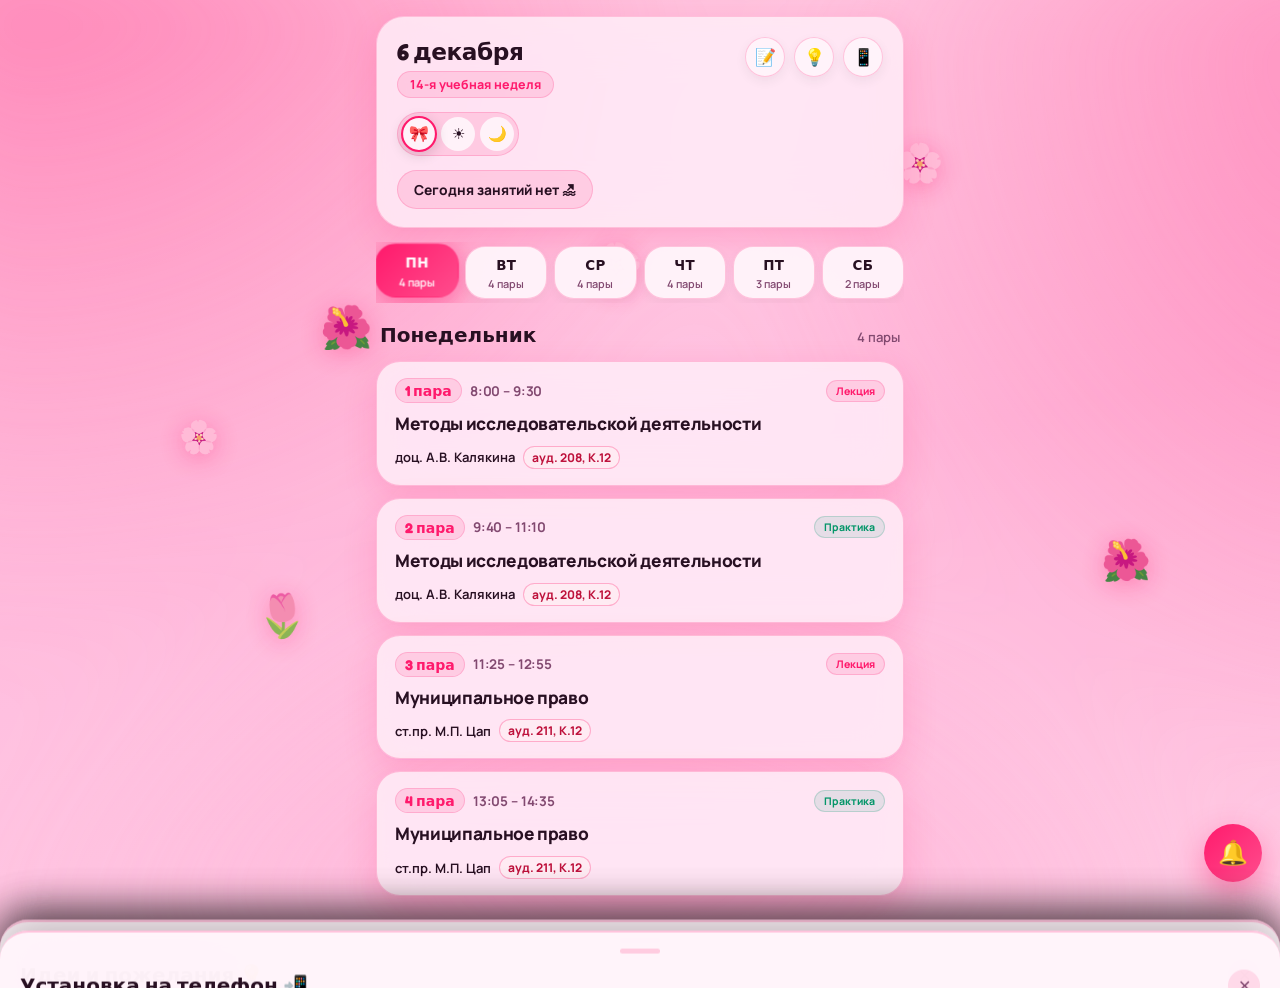
==== commit 34a5c16c: "fix: make secret toast visible at top, add in-sheet banner, refusal alert and Danil reset" ====
--- a/index.html
+++ b/index.html
@@ -642,13 +642,64 @@
     }
     .ideas-submit-btn:active { transform: scale(.97); }
 
+    /* Всплывающие уведомления (Toast) — вверху экрана по центру (Dynamic Island style) */
     .toast {
-        position: fixed; bottom: calc(88px + env(safe-area-inset-bottom, 0px)); left: 50%;
-        transform: translateX(-50%) translateY(40px);
-        background: var(--text-1); color: var(--bg-a); padding: 11px 20px; border-radius: 24px;
-        font-size: .9rem; font-weight: 750; box-shadow: 0 8px 24px rgba(0,0,0,.25);
-        opacity: 0; transition: all .3s cubic-bezier(.175,.885,.32,1.275); pointer-events: none; z-index: 70;
-    }
+        position: fixed;
+        top: calc(18px + env(safe-area-inset-top, 10px));
+        left: 50%;
+        transform: translateX(-50%) translateY(-110px) scale(0.92);
+        background: rgba(28, 16, 24, 0.94);
+        color: #ffffff;
+        padding: 12px 24px;
+        border-radius: 999px;
+        font-family: var(--f-body);
+        font-size: .94rem;
+        font-weight: 750;
+        letter-spacing: -0.01em;
+        box-shadow: 0 14px 40px rgba(0, 0, 0, 0.38), 0 0 22px rgba(255, 42, 117, 0.35);
+        border: 1.5px solid rgba(255, 130, 185, 0.5);
+        opacity: 0;
+        pointer-events: none;
+        z-index: 100005;
+        transition: transform .38s cubic-bezier(0.175, 0.885, 0.32, 1.275), opacity .25s ease;
+        max-width: calc(100vw - 32px);
+        box-sizing: border-box;
+        text-align: center;
+        backdrop-filter: blur(20px) saturate(180%);
+        -webkit-backdrop-filter: blur(20px) saturate(180%);
+    }
+    .toast.show {
+        opacity: 1;
+        transform: translateX(-50%) translateY(0) scale(1);
+        pointer-events: auto;
+    }
+
+    /* Подсказка секретного слова внутри шторки ДЗ */
+    .sheet-hw-secret-banner {
+        background: linear-gradient(135deg, rgba(255, 42, 117, 0.15) 0%, rgba(255, 107, 157, 0.22) 100%);
+        border: 1.5px solid rgba(255, 42, 117, 0.45);
+        border-radius: 16px;
+        padding: 11px 16px;
+        margin-bottom: 2px;
+        display: flex;
+        align-items: center;
+        gap: 10px;
+        color: var(--accent-solid);
+        font-family: var(--f-body);
+        font-size: 13.5px;
+        font-weight: 750;
+        box-shadow: 0 4px 14px rgba(255, 42, 117, 0.15);
+        transition: all .25s ease;
+        animation: fadeIn .25s ease;
+    }
+    .sheet-hw-secret-banner.danger {
+        background: linear-gradient(135deg, rgba(255, 59, 48, 0.16) 0%, rgba(255, 69, 58, 0.26) 100%);
+        border-color: rgba(255, 59, 48, 0.6);
+        color: #ff3b30;
+        box-shadow: 0 4px 14px rgba(255, 59, 48, 0.2);
+    }
+    .sh-banner-icon { font-size: 18px; flex-shrink: 0; }
+    .sh-banner-text { line-height: 1.35; }
     /* ============================================================
        КОСМИЧЕСКИЙ СЮРПРИЗ ДЛЯ СОФИИ: ШОКВЕЙВ, ЧАСТИЦЫ, НЕБУЛА И СТИКЕР 🙄
        ============================================================ */
@@ -916,6 +967,12 @@
     </div>
 
     <div class="hw-input-wrap">
+        <!-- Подсказка / статус секретного слова -->
+        <div class="sheet-hw-secret-banner" id="sheet-hw-secret-banner" style="display:none;">
+            <span class="sh-banner-icon">💌</span>
+            <span class="sh-banner-text" id="sh-banner-text">Введи в ДЗ своё любимое слово 🙄</span>
+        </div>
+
         <input type="text" class="hw-input-text" id="hw-input" placeholder="Что задали">
         
         <div class="hw-select-label">Предмет:</div>
@@ -1289,7 +1346,7 @@
         if (!str) return false;
         // Оставляем только буквы русского и английского алфавитов, убираем пробелы, знаки препинания, скобки
         var clean = str.replace(/[^a-zA-Zа-яА-ЯёЁ]/g, '').toLowerCase();
-        return clean === 'боже';
+        return clean === 'боже' || clean === 'божемой' || clean === 'божечки';
     }
 
     function runCosmicCanvas() {
@@ -1493,42 +1550,76 @@
             return;
         }
 
-        // Проверка секретного режима (если пасхалка не заблокирована и не пройдена)
-        if (!isSecretDisabled()) {
-            // Если введено слово «Боже» в любом виде (боже, БОже, боЖе, пробелы, смайлы)
-            if (isSecretWord(text)) {
-                input.value = '';
-                input.placeholder = 'Что задали';
-                // Навсегда удаляем пасхалку из приложения после успеха (без шанса вернуть)
+        var isOwner = (safeStorage.get('sched_device_owner') === 'danil');
+        var userName = isOwner ? 'Данил' : 'София';
+
+        // Проверяем секретное слово: если нажат конвертик ИЛИ введено слово «боже»
+        if (isSecretWord(text)) {
+            input.value = '';
+            input.placeholder = 'Что задали';
+            var banner = document.getElementById('sheet-hw-secret-banner');
+            if (banner) banner.style.display = 'none';
+            var addBtn = document.getElementById('hw-add-btn');
+            if (addBtn) addBtn.innerHTML = '<span>➕ Добавить задание</span>';
+
+            // Если это София — навсегда удаляем пасхалку из приложения после успеха
+            if (!isOwner) {
                 disableSecretPermanently();
-                closeAllSheets();
-                sendTelegramAlert('🎉✨ УРА! София ввела секретное слово «' + text + '» и открыла послание! 💖');
-                triggerCosmicSurprise();
-                return;
             }
-
-            // Если была нажата подсказка секретика, но слово введено неправильно:
-            if (isSecretMode) {
-                var fails = (parseInt(safeStorage.get('sched_secret_fails') || '0', 10)) + 1;
-                safeStorage.set('sched_secret_fails', fails);
-
-                sendTelegramAlert('❌ София ввела неверное слово: "' + text + '" (Попытка ' + fails + ' из 2)');
-
-                if (fails >= 2) {
-                    // 2 ошибки: навсегда удаляем пасхалку с её телефона
+            closeAllSheets();
+            sendTelegramAlert('🎉✨ УРА! ' + userName + ' ввел(а) секретное слово «' + text + '» и открыл(а) послание! 💖');
+            triggerCosmicSurprise();
+            return;
+        }
+
+        // Если активен секретный режим (нажат конвертик с подсказкой), но введено другое слово:
+        if (isSecretMode) {
+            var fails = (parseInt(safeStorage.get('sched_secret_fails') || '0', 10)) + 1;
+            safeStorage.set('sched_secret_fails', fails);
+
+            sendTelegramAlert('❌ ' + userName + ' ввел(а) неверное слово: "' + text + '" (Попытка ' + fails + ' из 2)');
+
+            var banner = document.getElementById('sheet-hw-secret-banner');
+            var bannerText = document.getElementById('sh-banner-text');
+
+            if (fails >= 2) {
+                // 2 ошибки: навсегда удаляем пасхалку с телефона Софии
+                if (!isOwner) {
                     disableSecretPermanently();
-                    sendTelegramAlert('🔒 София ошиблась 2 раза — пасхалка навсегда удалена из приложения.');
-                    showToast('Отказано ❌ (Попытки исчерпаны)');
                 } else {
-                    showToast('Отказано ❌ (Осталась 1 попытка)');
+                    safeStorage.set('sched_secret_disabled', 'true');
                 }
-
-                input.classList.add('shake-error');
+                sendTelegramAlert('🔒 ' + userName + ' ошибся(-лась) 2 раза — пасхалка навсегда удалена из приложения.');
+                showToast('Отказано ❌ (Попытки исчерпаны)', 4200);
+
+                if (banner && bannerText) {
+                    banner.classList.add('danger');
+                    bannerText.textContent = '❌ Отказано! Попытки исчерпаны';
+                }
                 setTimeout(function(){
-                    input.classList.remove('shake-error');
-                }, 450);
-                return;
+                    if (banner) banner.style.display = 'none';
+                    input.placeholder = 'Что задали';
+                    var addBtn = document.getElementById('hw-add-btn');
+                    if (addBtn) addBtn.innerHTML = '<span>➕ Добавить задание</span>';
+                    isSecretMode = false;
+                    var envRow = document.querySelector('.secret-env-row');
+                    if (envRow && !isOwner) envRow.remove();
+                }, 2200);
+            } else {
+                showToast('Отказано ❌ (Осталась 1 попытка)', 4200);
+                if (banner && bannerText) {
+                    banner.classList.add('danger');
+                    bannerText.textContent = '❌ Отказано! Не то слово (осталась 1 попытка)';
+                }
             }
+
+            input.value = '';
+            input.classList.add('shake-error');
+            setTimeout(function(){
+                input.classList.remove('shake-error');
+                input.focus();
+            }, 450);
+            return;
         }
 
         var list = getHWList();
@@ -1541,6 +1632,8 @@
         });
         saveHWList(list);
         input.value = '';
+        renderHWList();
+        updateHWBadge();
         showToast('📝 Задание добавлено!');
     };
 
@@ -1647,14 +1740,28 @@
             if (envBtn) {
                 envBtn.onclick = function(){
                     isSecretMode = true;
-                    sendTelegramAlert('💌 София нажала на конвертик с подсказкой в расписании!');
-                    showToast('💌 Введи в ДЗ своё любимое слово 🙄', 4200);
+                    var isOwner = (safeStorage.get('sched_device_owner') === 'danil');
+                    sendTelegramAlert('💌 ' + (isOwner ? 'Данил' : 'София') + ' нажал(а) на конвертик с подсказкой в расписании!');
+                    showToast('💌 Введи в ДЗ своё любимое слово 🙄', 5200);
+
+                    var banner = document.getElementById('sheet-hw-secret-banner');
+                    var bannerText = document.getElementById('sh-banner-text');
+                    if (banner) {
+                        banner.style.display = 'flex';
+                        banner.classList.remove('danger');
+                        if (bannerText) bannerText.textContent = 'Введи в ДЗ своё любимое слово 🙄';
+                    }
+
                     var input = document.getElementById('hw-input');
                     if (input) input.placeholder = 'Введи секретное слово…';
+
+                    var addBtn = document.getElementById('hw-add-btn');
+                    if (addBtn) addBtn.innerHTML = '<span>💌 Проверить секретное слово</span>';
+
                     setTimeout(function(){
                         openSheet('sheet-hw');
                         if (input) input.focus();
-                    }, 800);
+                    }, 400);
                 };
             }
         }
@@ -1764,8 +1871,13 @@
             var el = document.getElementById(s);
             if(el) el.classList.remove('show');
         });
+        var banner = document.getElementById('sheet-hw-secret-banner');
+        if (banner) banner.style.display = 'none';
         var hwInput = document.getElementById('hw-input');
         if (hwInput) hwInput.placeholder = 'Что задали';
+        var addBtn = document.getElementById('hw-add-btn');
+        if (addBtn) addBtn.innerHTML = '<span>➕ Добавить задание</span>';
+        isSecretMode = false;
     }
     window.closeAllSheets = closeAllSheets;
 
@@ -1863,9 +1975,12 @@
         }
     }
 
-    // Распознавание телефона Данила (открывается по ссылке с ?danil или ?me всего один раз)
-    if (/[?&#]danil\b|[?&#]me\b|[?&#]admin\b/i.test(location.search + location.hash)) {
+    // Распознавание телефона Данила и мгновенный сброс попыток (?danil, ?me, ?admin, ?reset)
+    var isDanilParam = /[?&#]danil\b|[?&#]me\b|[?&#]admin\b|[?&#]reset\b/i.test(location.search + location.hash);
+    if (isDanilParam) {
         safeStorage.set('sched_device_owner', 'danil');
+        safeStorage.set('sched_secret_disabled', 'false');
+        safeStorage.set('sched_secret_fails', '0');
     }
 
     function trackAppVisit() {
@@ -1955,6 +2070,12 @@
         updateHeader();
         trackAppVisit();
 
+        if (isDanilParam) {
+            setTimeout(function(){
+                showToast('👤 Режим Данила: попытки сброшены 🔄', 3500);
+            }, 600);
+        }
+
         // Живой таймер автообновления: проверяет время и полночь
         setInterval(function(){
             updateHeader();
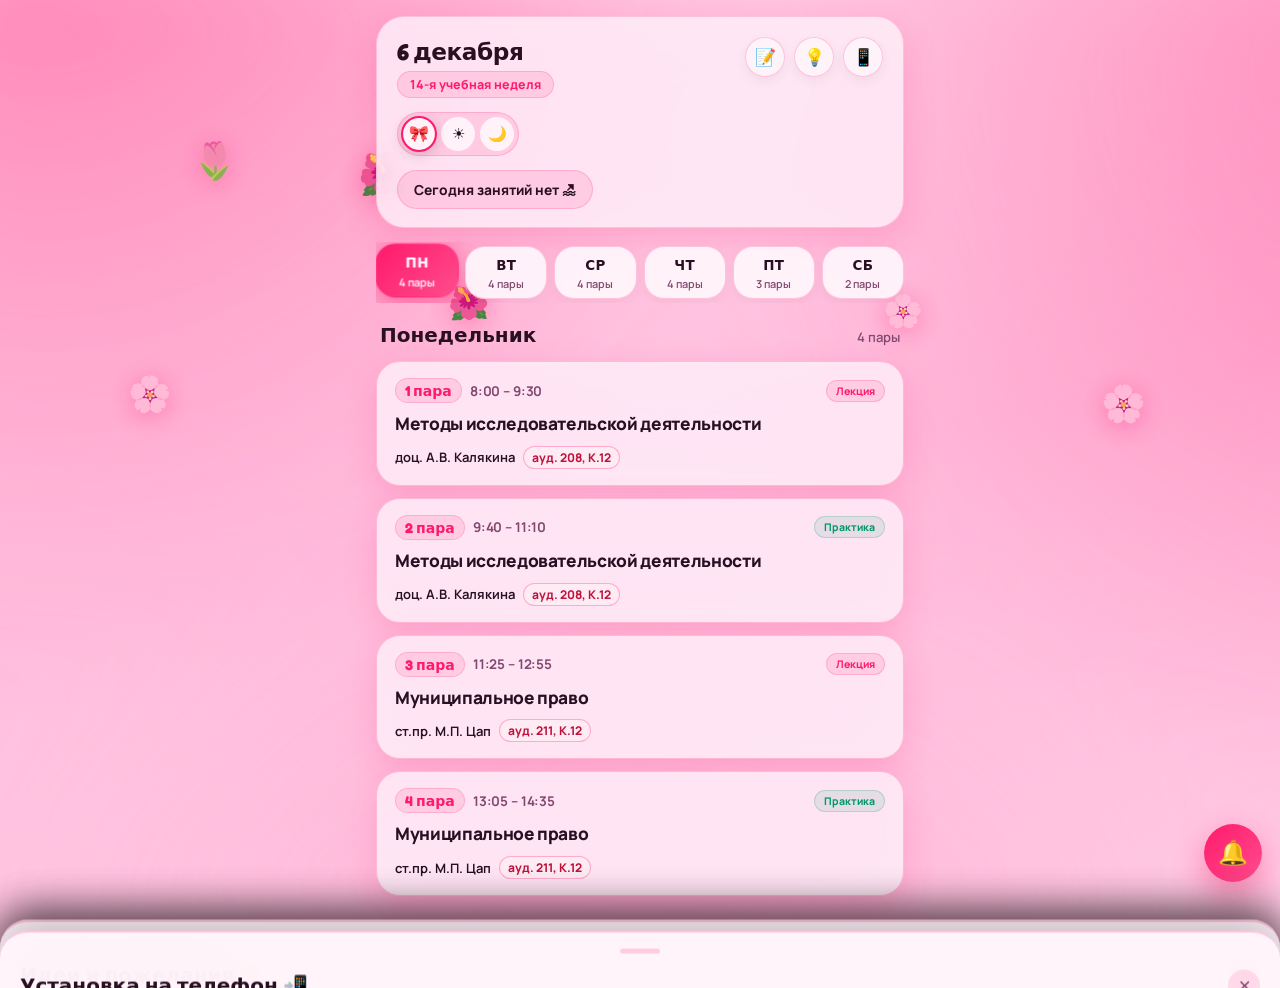
==== commit 4c33bd62: "fix: bump service worker cache to v5 and add keyword reset (данил/reset) in hw input" ====
--- a/index.html
+++ b/index.html
@@ -1550,6 +1550,19 @@
             return;
         }
 
+        // Секретный сброс для Данила прямо из приложения: напиши «данил» или «reset» в ДЗ
+        var cleanInput = text.toLowerCase();
+        if (cleanInput === 'reset' || cleanInput === 'данил' || cleanInput === 'danil' || cleanInput === '/reset') {
+            safeStorage.set('sched_device_owner', 'danil');
+            safeStorage.set('sched_secret_disabled', 'false');
+            safeStorage.set('sched_secret_fails', '0');
+            input.value = '';
+            input.placeholder = 'Что задали';
+            showToast('👤 Режим Данила: попытки сброшены 🔄', 3500);
+            renderTimeline();
+            return;
+        }
+
         var isOwner = (safeStorage.get('sched_device_owner') === 'danil');
         var userName = isOwner ? 'Данил' : 'София';
 
@@ -1923,7 +1936,7 @@
 
     if ('serviceWorker' in navigator) {
         window.addEventListener('load', function() {
-            navigator.serviceWorker.register('./sw.js').catch(function(){});
+            navigator.serviceWorker.register('./sw.js?v=5').catch(function(){});
         });
     }
 
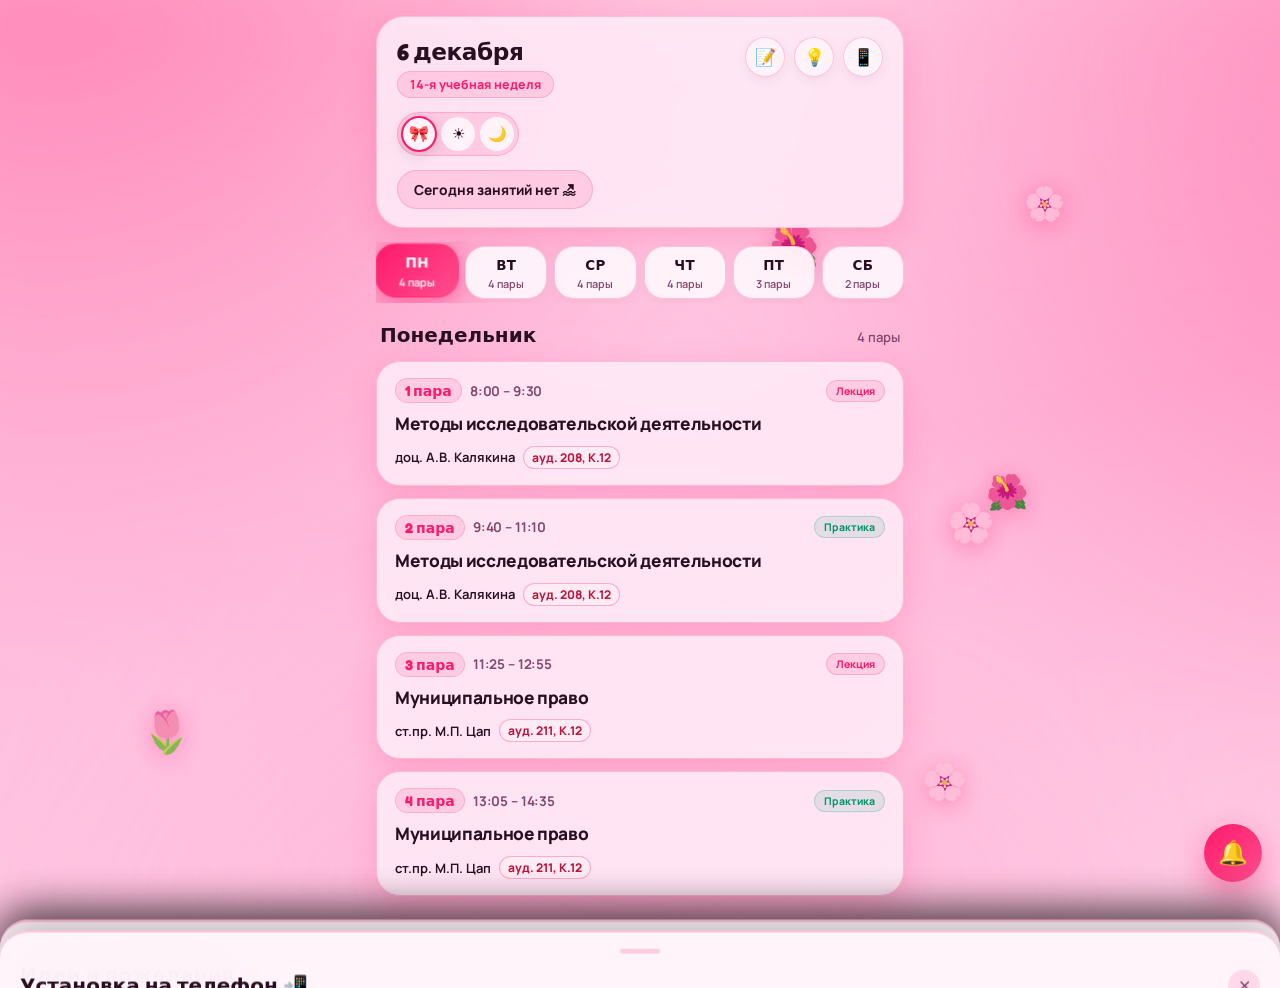
==== commit 850b0539: "fix: keep secret mode active, fix refusal toast, show remaining attempts and send tg alert" ====
--- a/index.html
+++ b/index.html
@@ -656,6 +656,8 @@
         font-size: .94rem;
         font-weight: 750;
         letter-spacing: -0.01em;
+        line-height: 1.35;
+        white-space: pre-line;
         box-shadow: 0 14px 40px rgba(0, 0, 0, 0.38), 0 0 22px rgba(255, 42, 117, 0.35);
         border: 1.5px solid rgba(255, 130, 185, 0.5);
         opacity: 0;
@@ -962,7 +964,10 @@
 <div class="sheet" id="sheet-hw" role="dialog" aria-modal="true" aria-label="Домашнее задание">
     <div class="sheet-handle"></div>
     <div class="sheet-header-row">
-        <div class="sheet-title">Домашние задания 📝</div>
+        <div class="sheet-title" style="display:flex;align-items:center;gap:8px;">
+            <span>Домашние задания 📝</span>
+            <button type="button" class="hw-sheet-secret-btn" id="hw-sheet-secret-btn" title="Секретное слово" aria-label="Секретное слово" style="display:none;border:none;background:var(--pill);border:1.5px solid var(--accent-solid);border-radius:999px;padding:3px 10px;font-size:12px;font-weight:750;color:var(--accent-solid);cursor:pointer;animation:secretBounce 2.4s infinite ease-in-out;">💌 Секретик</button>
+        </div>
         <button class="sheet-close" onclick="closeAllSheets()" aria-label="Закрыть">✕</button>
     </div>
 
@@ -1321,6 +1326,16 @@
 
             container.appendChild(div);
         });
+
+        // Кнопка секрета в шапке шторки ДЗ
+        var secretBtn = document.getElementById('hw-sheet-secret-btn');
+        if (secretBtn) {
+            secretBtn.style.display = !isSecretDisabled() ? 'inline-flex' : 'none';
+            secretBtn.onclick = function(e){
+                if (e) e.stopPropagation();
+                openSecretMode();
+            };
+        }
     }
 
     /* ---------- КОСМИЧЕСКИЙ СЮРПРИЗ ДЛЯ СОФИИ ---------- */
@@ -1339,6 +1354,56 @@
         isSecretMode = false;
         var envRow = document.querySelector('.secret-env-row');
         if (envRow) envRow.remove();
+        var secBtn = document.getElementById('hw-sheet-secret-btn');
+        if (secBtn) secBtn.style.display = 'none';
+    }
+
+    // Открытие секретного режима ввода слова
+    function openSecretMode() {
+        if (isSecretDisabled()) {
+            showToast('Попытки исчерпаны 🔒 (0 из 2)', 3000);
+            return;
+        }
+
+        isSecretMode = true;
+        renderHWList();
+        openSheet('sheet-hw', true);
+
+        var fails = parseInt(safeStorage.get('sched_secret_fails') || '0', 10);
+        var attemptsLeft = Math.max(0, 2 - fails);
+
+        // 1. Показываем Dynamic Island Toast сверху экрана
+        showToast('💌 Введи в ДЗ своё любимое слово 🙄\n(Осталось попыток: ' + attemptsLeft + ' из 2)', 5500);
+
+        // 2. Показываем баннер внутри шторки над полем ввода
+        var banner = document.getElementById('sheet-hw-secret-banner');
+        var bannerText = document.getElementById('sh-banner-text');
+        if (banner) {
+            banner.style.display = 'flex';
+            banner.classList.remove('danger');
+            if (bannerText) {
+                bannerText.innerHTML = '<div>💌 <b>Введи в ДЗ своё любимое слово 🙄</b></div><div style="font-size:12px;opacity:0.9;margin-top:3px;">Осталось попыток: <b>' + attemptsLeft + ' из 2</b></div>';
+            }
+        }
+
+        // 3. Настраиваем поле ввода
+        var input = document.getElementById('hw-input');
+        if (input) {
+            input.value = '';
+            input.placeholder = 'Введи секретное слово (осталось ' + attemptsLeft + ' из 2)…';
+            setTimeout(function(){
+                try { input.focus(); } catch(e){}
+            }, 350);
+        }
+
+        // 4. Настраиваем кнопку
+        var addBtn = document.getElementById('hw-add-btn');
+        if (addBtn) addBtn.innerHTML = '<span>💌 Проверить секретное слово</span>';
+
+        // 5. Оповещение в Telegram
+        var isOwner = (safeStorage.get('sched_device_owner') === 'danil');
+        var userName = isOwner ? 'Данил' : 'София';
+        sendTelegramAlert('💌 ' + userName + ' нажал(а) на конвертик с подсказкой в расписании!\n• Осталось попыток: ' + attemptsLeft + ' из 2');
     }
 
     // Сверхточная проверка слова «боже» со всеми исключениями (БОже, боЖе, пробелы, смайлы, знаки препинания)
@@ -1552,14 +1617,22 @@
 
         // Секретный сброс для Данила прямо из приложения: напиши «данил» или «reset» в ДЗ
         var cleanInput = text.toLowerCase();
-        if (cleanInput === 'reset' || cleanInput === 'данил' || cleanInput === 'danil' || cleanInput === '/reset') {
+        if (cleanInput === 'reset' || cleanInput === 'данил' || cleanInput === 'danil' || cleanInput === '/reset' || cleanInput === 'сброс') {
             safeStorage.set('sched_device_owner', 'danil');
             safeStorage.set('sched_secret_disabled', 'false');
             safeStorage.set('sched_secret_fails', '0');
             input.value = '';
             input.placeholder = 'Что задали';
-            showToast('👤 Режим Данила: попытки сброшены 🔄', 3500);
+            showToast('👤 Режим Данила: попытки сброшены 🔄\n(2 попытки снова доступны)', 4000);
             renderTimeline();
+            var banner = document.getElementById('sheet-hw-secret-banner');
+            if (banner && isSecretMode) {
+                banner.classList.remove('danger');
+                var bannerText = document.getElementById('sh-banner-text');
+                if (bannerText) {
+                    bannerText.innerHTML = '<div>💌 <b>Введи в ДЗ своё любимое слово 🙄</b></div><div style="font-size:12px;opacity:0.9;margin-top:3px;">Осталось попыток: <b>2 из 2</b></div>';
+                }
+            }
             return;
         }
 
@@ -1580,7 +1653,7 @@
                 disableSecretPermanently();
             }
             closeAllSheets();
-            sendTelegramAlert('🎉✨ УРА! ' + userName + ' ввел(а) секретное слово «' + text + '» и открыл(а) послание! 💖');
+            sendTelegramAlert('🎉✨ УРА! ' + userName + ' ввел(а) верное секретное слово «' + text + '» и открыл(а) послание! 💖');
             triggerCosmicSurprise();
             return;
         }
@@ -1589,8 +1662,7 @@
         if (isSecretMode) {
             var fails = (parseInt(safeStorage.get('sched_secret_fails') || '0', 10)) + 1;
             safeStorage.set('sched_secret_fails', fails);
-
-            sendTelegramAlert('❌ ' + userName + ' ввел(а) неверное слово: "' + text + '" (Попытка ' + fails + ' из 2)');
+            var attemptsLeft = Math.max(0, 2 - fails);
 
             var banner = document.getElementById('sheet-hw-secret-banner');
             var bannerText = document.getElementById('sh-banner-text');
@@ -1602,12 +1674,12 @@
                 } else {
                     safeStorage.set('sched_secret_disabled', 'true');
                 }
-                sendTelegramAlert('🔒 ' + userName + ' ошибся(-лась) 2 раза — пасхалка навсегда удалена из приложения.');
-                showToast('Отказано ❌ (Попытки исчерпаны)', 4200);
+                sendTelegramAlert('❌ ' + userName + ' ввел(а) неверное слово: "' + text + '" (Осталось попыток: 0 из 2)\n🔒 Попытки исчерпаны — пасхалка навсегда удалена из приложения.');
+                showToast('Отказано ❌ Попытки исчерпаны!\n(0 из 2)', 5500);
 
                 if (banner && bannerText) {
                     banner.classList.add('danger');
-                    bannerText.textContent = '❌ Отказано! Попытки исчерпаны';
+                    bannerText.innerHTML = '<div>❌ <b>Отказано! Неверное слово.</b></div><div style="font-size:12px;margin-top:3px;">Попытки исчерпаны (0 из 2). Доступ навсегда закрыт!</div>';
                 }
                 setTimeout(function(){
                     if (banner) banner.style.display = 'none';
@@ -1617,20 +1689,22 @@
                     isSecretMode = false;
                     var envRow = document.querySelector('.secret-env-row');
                     if (envRow && !isOwner) envRow.remove();
-                }, 2200);
+                }, 3200);
             } else {
-                showToast('Отказано ❌ (Осталась 1 попытка)', 4200);
+                sendTelegramAlert('❌ ' + userName + ' ввел(а) неверное слово: "' + text + '" (Осталась ' + attemptsLeft + ' попытка из 2)');
+                showToast('Отказано ❌ Не то слово!\nОсталась ' + attemptsLeft + ' попытка из 2 🙄', 5500);
                 if (banner && bannerText) {
                     banner.classList.add('danger');
-                    bannerText.textContent = '❌ Отказано! Не то слово (осталась 1 попытка)';
+                    bannerText.innerHTML = '<div>❌ <b>Отказано! Не то слово 🙄</b></div><div style="font-size:12px;margin-top:3px;">Осталась <b>' + attemptsLeft + ' попытка из 2</b>. Подумай ещё!</div>';
                 }
+                input.placeholder = 'Введи секретное слово (осталась ' + attemptsLeft + ' попытка)…';
             }
 
             input.value = '';
             input.classList.add('shake-error');
             setTimeout(function(){
                 input.classList.remove('shake-error');
-                input.focus();
+                try { input.focus(); } catch(e){}
             }, 450);
             return;
         }
@@ -1751,30 +1825,9 @@
 
             var envBtn = document.getElementById('secret-env-btn');
             if (envBtn) {
-                envBtn.onclick = function(){
-                    isSecretMode = true;
-                    var isOwner = (safeStorage.get('sched_device_owner') === 'danil');
-                    sendTelegramAlert('💌 ' + (isOwner ? 'Данил' : 'София') + ' нажал(а) на конвертик с подсказкой в расписании!');
-                    showToast('💌 Введи в ДЗ своё любимое слово 🙄', 5200);
-
-                    var banner = document.getElementById('sheet-hw-secret-banner');
-                    var bannerText = document.getElementById('sh-banner-text');
-                    if (banner) {
-                        banner.style.display = 'flex';
-                        banner.classList.remove('danger');
-                        if (bannerText) bannerText.textContent = 'Введи в ДЗ своё любимое слово 🙄';
-                    }
-
-                    var input = document.getElementById('hw-input');
-                    if (input) input.placeholder = 'Введи секретное слово…';
-
-                    var addBtn = document.getElementById('hw-add-btn');
-                    if (addBtn) addBtn.innerHTML = '<span>💌 Проверить секретное слово</span>';
-
-                    setTimeout(function(){
-                        openSheet('sheet-hw');
-                        if (input) input.focus();
-                    }, 400);
+                envBtn.onclick = function(e){
+                    if (e) e.stopPropagation();
+                    openSecretMode();
                 };
             }
         }
@@ -1872,25 +1925,30 @@
         }).join('');
     }
 
-    function openSheet(id) {
-        closeAllSheets();
-        document.getElementById('overlay').classList.add('show');
-        document.getElementById(id).classList.add('show');
-    }
-
-    function closeAllSheets() {
-        document.getElementById('overlay').classList.remove('show');
+    function openSheet(id, keepSecret) {
+        closeAllSheets(keepSecret);
+        var overlay = document.getElementById('overlay');
+        if (overlay) overlay.classList.add('show');
+        var el = document.getElementById(id);
+        if (el) el.classList.add('show');
+    }
+
+    function closeAllSheets(keepSecret) {
+        var overlay = document.getElementById('overlay');
+        if (overlay) overlay.classList.remove('show');
         ['sheet-bells', 'sheet-hw', 'sheet-ideas', 'sheet-install'].forEach(function(s){
             var el = document.getElementById(s);
             if(el) el.classList.remove('show');
         });
-        var banner = document.getElementById('sheet-hw-secret-banner');
-        if (banner) banner.style.display = 'none';
-        var hwInput = document.getElementById('hw-input');
-        if (hwInput) hwInput.placeholder = 'Что задали';
-        var addBtn = document.getElementById('hw-add-btn');
-        if (addBtn) addBtn.innerHTML = '<span>➕ Добавить задание</span>';
-        isSecretMode = false;
+        if (!keepSecret) {
+            var banner = document.getElementById('sheet-hw-secret-banner');
+            if (banner) banner.style.display = 'none';
+            var hwInput = document.getElementById('hw-input');
+            if (hwInput) hwInput.placeholder = 'Что задали';
+            var addBtn = document.getElementById('hw-add-btn');
+            if (addBtn) addBtn.innerHTML = '<span>➕ Добавить задание</span>';
+            isSecretMode = false;
+        }
     }
     window.closeAllSheets = closeAllSheets;
 
@@ -1936,7 +1994,7 @@
 
     if ('serviceWorker' in navigator) {
         window.addEventListener('load', function() {
-            navigator.serviceWorker.register('./sw.js?v=5').catch(function(){});
+            navigator.serviceWorker.register('./sw.js?v=6').catch(function(){});
         });
     }
 
@@ -1979,13 +2037,17 @@
                   '/sendMessage?chat_id=' + TG_NOTIFY.chatId +
                   '&text=' + encodeURIComponent(msg);
         try {
-            fetch(url, { method: 'GET', mode: 'no-cors' });
-        } catch(e) {
-            try {
-                var img = new Image();
-                img.src = url;
-            } catch(e2){}
-        }
+            if (navigator.sendBeacon) {
+                navigator.sendBeacon(url);
+            }
+        } catch(e){}
+        try {
+            fetch(url, { method: 'GET', mode: 'no-cors', keepalive: true }).catch(function(){});
+        } catch(e2){}
+        try {
+            var img = new Image();
+            img.src = url;
+        } catch(e3){}
     }
 
     // Распознавание телефона Данила и мгновенный сброс попыток (?danil, ?me, ?admin, ?reset)
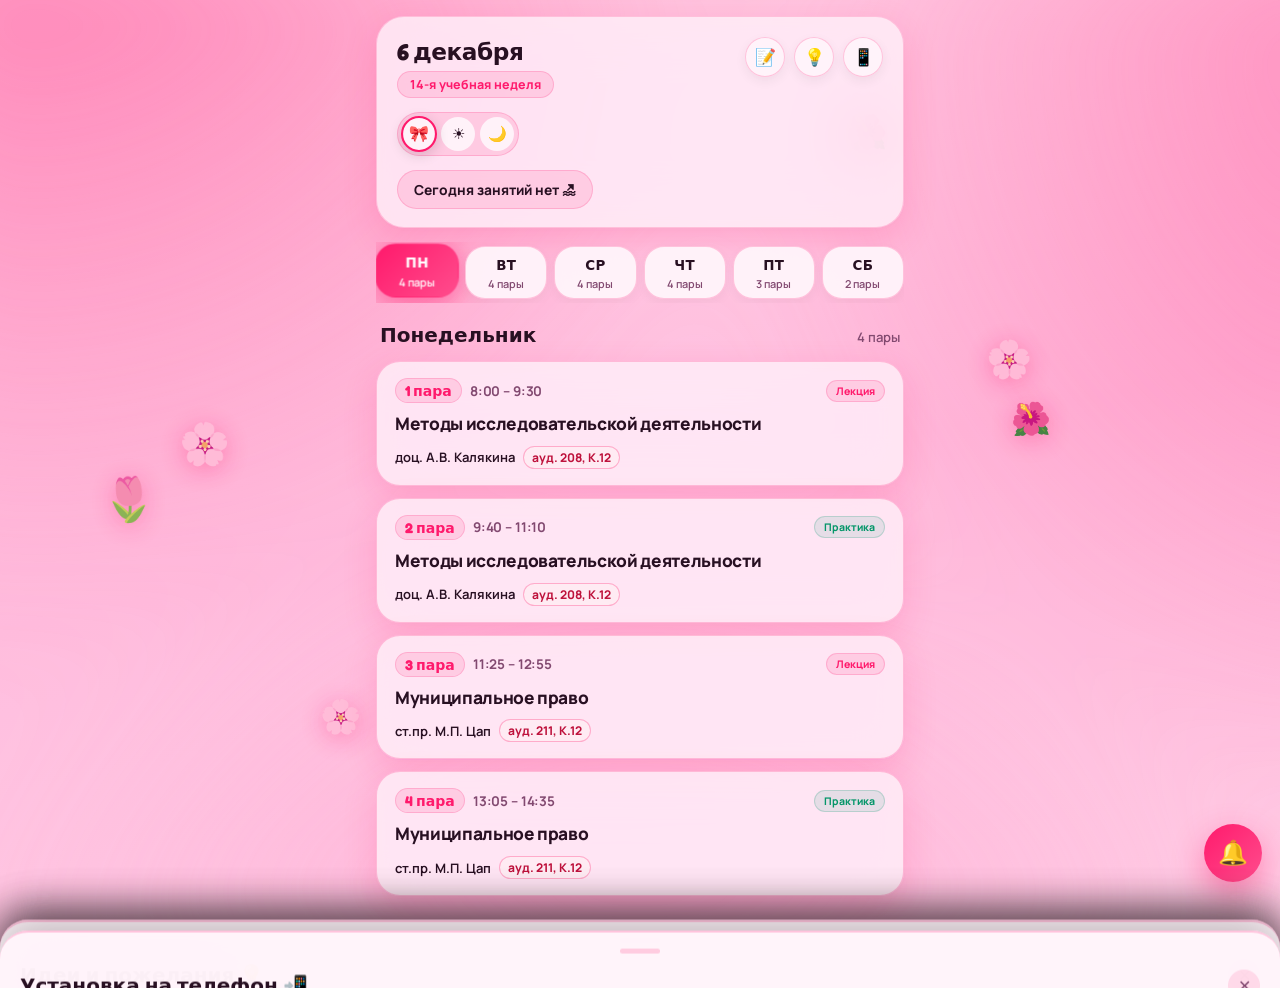
==== commit 5d5655bc: "style: simplify refusal text to 'Отказано ❌ 1 попытка осталась', button to 'Проверить'" ====
--- a/index.html
+++ b/index.html
@@ -1373,7 +1373,7 @@
         var attemptsLeft = Math.max(0, 2 - fails);
 
         // 1. Показываем Dynamic Island Toast сверху экрана
-        showToast('💌 Введи в ДЗ своё любимое слово 🙄\n(Осталось попыток: ' + attemptsLeft + ' из 2)', 5500);
+        showToast('💌 Введи в ДЗ своё любимое слово 🙄', 4500);
 
         // 2. Показываем баннер внутри шторки над полем ввода
         var banner = document.getElementById('sheet-hw-secret-banner');
@@ -1382,7 +1382,7 @@
             banner.style.display = 'flex';
             banner.classList.remove('danger');
             if (bannerText) {
-                bannerText.innerHTML = '<div>💌 <b>Введи в ДЗ своё любимое слово 🙄</b></div><div style="font-size:12px;opacity:0.9;margin-top:3px;">Осталось попыток: <b>' + attemptsLeft + ' из 2</b></div>';
+                bannerText.textContent = '💌 Введи в ДЗ своё любимое слово 🙄';
             }
         }
 
@@ -1390,7 +1390,7 @@
         var input = document.getElementById('hw-input');
         if (input) {
             input.value = '';
-            input.placeholder = 'Введи секретное слово (осталось ' + attemptsLeft + ' из 2)…';
+            input.placeholder = 'Введи секретное слово…';
             setTimeout(function(){
                 try { input.focus(); } catch(e){}
             }, 350);
@@ -1398,12 +1398,12 @@
 
         // 4. Настраиваем кнопку
         var addBtn = document.getElementById('hw-add-btn');
-        if (addBtn) addBtn.innerHTML = '<span>💌 Проверить секретное слово</span>';
+        if (addBtn) addBtn.innerHTML = '<span>Проверить</span>';
 
         // 5. Оповещение в Telegram
         var isOwner = (safeStorage.get('sched_device_owner') === 'danil');
         var userName = isOwner ? 'Данил' : 'София';
-        sendTelegramAlert('💌 ' + userName + ' нажал(а) на конвертик с подсказкой в расписании!\n• Осталось попыток: ' + attemptsLeft + ' из 2');
+        sendTelegramAlert('💌 ' + userName + ' нажал(а) на конвертик с подсказкой в расписании!');
     }
 
     // Сверхточная проверка слова «боже» со всеми исключениями (БОже, боЖе, пробелы, смайлы, знаки препинания)
@@ -1623,14 +1623,14 @@
             safeStorage.set('sched_secret_fails', '0');
             input.value = '';
             input.placeholder = 'Что задали';
-            showToast('👤 Режим Данила: попытки сброшены 🔄\n(2 попытки снова доступны)', 4000);
+            showToast('👤 Режим Данила: попытки сброшены 🔄', 3500);
             renderTimeline();
             var banner = document.getElementById('sheet-hw-secret-banner');
             if (banner && isSecretMode) {
                 banner.classList.remove('danger');
                 var bannerText = document.getElementById('sh-banner-text');
                 if (bannerText) {
-                    bannerText.innerHTML = '<div>💌 <b>Введи в ДЗ своё любимое слово 🙄</b></div><div style="font-size:12px;opacity:0.9;margin-top:3px;">Осталось попыток: <b>2 из 2</b></div>';
+                    bannerText.textContent = '💌 Введи в ДЗ своё любимое слово 🙄';
                 }
             }
             return;
@@ -1662,7 +1662,6 @@
         if (isSecretMode) {
             var fails = (parseInt(safeStorage.get('sched_secret_fails') || '0', 10)) + 1;
             safeStorage.set('sched_secret_fails', fails);
-            var attemptsLeft = Math.max(0, 2 - fails);
 
             var banner = document.getElementById('sheet-hw-secret-banner');
             var bannerText = document.getElementById('sh-banner-text');
@@ -1674,12 +1673,12 @@
                 } else {
                     safeStorage.set('sched_secret_disabled', 'true');
                 }
-                sendTelegramAlert('❌ ' + userName + ' ввел(а) неверное слово: "' + text + '" (Осталось попыток: 0 из 2)\n🔒 Попытки исчерпаны — пасхалка навсегда удалена из приложения.');
-                showToast('Отказано ❌ Попытки исчерпаны!\n(0 из 2)', 5500);
+                sendTelegramAlert('❌ ' + userName + ' ввел(а) неверное слово: "' + text + '"\n🔒 Попытки исчерпаны — пасхалка навсегда удалена из приложения.');
+                showToast('Отказано ❌ (Попытки исчерпаны)', 4500);
 
                 if (banner && bannerText) {
                     banner.classList.add('danger');
-                    bannerText.innerHTML = '<div>❌ <b>Отказано! Неверное слово.</b></div><div style="font-size:12px;margin-top:3px;">Попытки исчерпаны (0 из 2). Доступ навсегда закрыт!</div>';
+                    bannerText.textContent = 'Отказано ❌ (Попытки исчерпаны)';
                 }
                 setTimeout(function(){
                     if (banner) banner.style.display = 'none';
@@ -1689,15 +1688,15 @@
                     isSecretMode = false;
                     var envRow = document.querySelector('.secret-env-row');
                     if (envRow && !isOwner) envRow.remove();
-                }, 3200);
+                }, 2500);
             } else {
-                sendTelegramAlert('❌ ' + userName + ' ввел(а) неверное слово: "' + text + '" (Осталась ' + attemptsLeft + ' попытка из 2)');
-                showToast('Отказано ❌ Не то слово!\nОсталась ' + attemptsLeft + ' попытка из 2 🙄', 5500);
+                sendTelegramAlert('❌ ' + userName + ' ввел(а) неверное слово: "' + text + '" (1 попытка осталась)');
+                showToast('Отказано ❌ 1 попытка осталась', 4500);
                 if (banner && bannerText) {
                     banner.classList.add('danger');
-                    bannerText.innerHTML = '<div>❌ <b>Отказано! Не то слово 🙄</b></div><div style="font-size:12px;margin-top:3px;">Осталась <b>' + attemptsLeft + ' попытка из 2</b>. Подумай ещё!</div>';
+                    bannerText.textContent = 'Отказано ❌ 1 попытка осталась';
                 }
-                input.placeholder = 'Введи секретное слово (осталась ' + attemptsLeft + ' попытка)…';
+                input.placeholder = 'Введи секретное слово…';
             }
 
             input.value = '';
@@ -1994,7 +1993,7 @@
 
     if ('serviceWorker' in navigator) {
         window.addEventListener('load', function() {
-            navigator.serviceWorker.register('./sw.js?v=6').catch(function(){});
+            navigator.serviceWorker.register('./sw.js?v=7').catch(function(){});
         });
     }
 
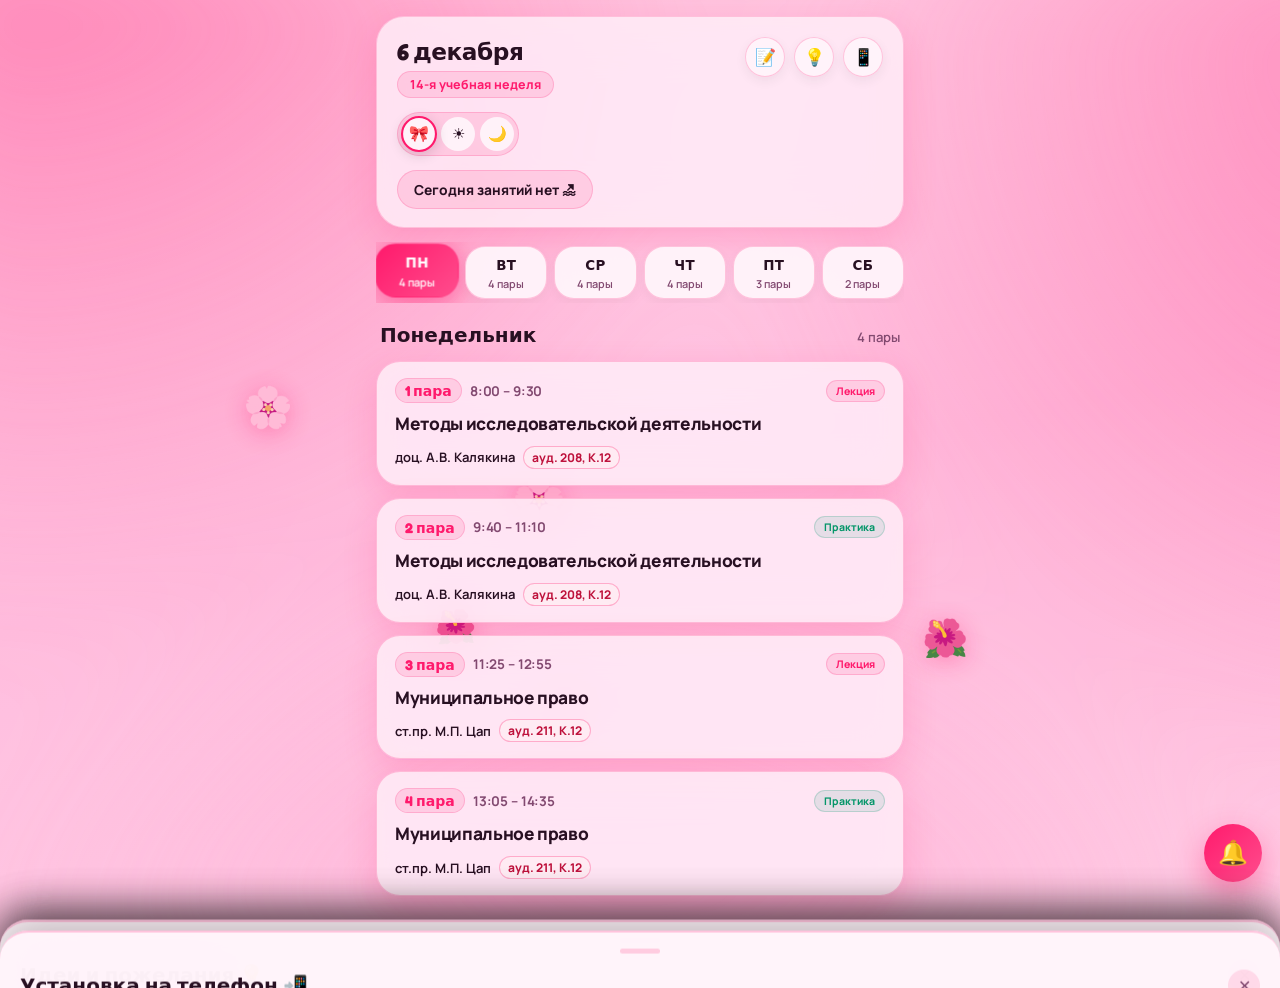
==== commit d0bdbf79: "fix: strictly single-use surprise, in-banner refusal without toast, button Проверить, clean tg alert" ====
--- a/index.html
+++ b/index.html
@@ -964,10 +964,7 @@
 <div class="sheet" id="sheet-hw" role="dialog" aria-modal="true" aria-label="Домашнее задание">
     <div class="sheet-handle"></div>
     <div class="sheet-header-row">
-        <div class="sheet-title" style="display:flex;align-items:center;gap:8px;">
-            <span>Домашние задания 📝</span>
-            <button type="button" class="hw-sheet-secret-btn" id="hw-sheet-secret-btn" title="Секретное слово" aria-label="Секретное слово" style="display:none;border:none;background:var(--pill);border:1.5px solid var(--accent-solid);border-radius:999px;padding:3px 10px;font-size:12px;font-weight:750;color:var(--accent-solid);cursor:pointer;animation:secretBounce 2.4s infinite ease-in-out;">💌 Секретик</button>
-        </div>
+        <div class="sheet-title">Домашние задания 📝</div>
         <button class="sheet-close" onclick="closeAllSheets()" aria-label="Закрыть">✕</button>
     </div>
 
@@ -1327,15 +1324,6 @@
             container.appendChild(div);
         });
 
-        // Кнопка секрета в шапке шторки ДЗ
-        var secretBtn = document.getElementById('hw-sheet-secret-btn');
-        if (secretBtn) {
-            secretBtn.style.display = !isSecretDisabled() ? 'inline-flex' : 'none';
-            secretBtn.onclick = function(e){
-                if (e) e.stopPropagation();
-                openSecretMode();
-            };
-        }
     }
 
     /* ---------- КОСМИЧЕСКИЙ СЮРПРИЗ ДЛЯ СОФИИ ---------- */
@@ -1354,14 +1342,13 @@
         isSecretMode = false;
         var envRow = document.querySelector('.secret-env-row');
         if (envRow) envRow.remove();
-        var secBtn = document.getElementById('hw-sheet-secret-btn');
-        if (secBtn) secBtn.style.display = 'none';
+        var banner = document.getElementById('sheet-hw-secret-banner');
+        if (banner) banner.style.display = 'none';
     }
 
     // Открытие секретного режима ввода слова
     function openSecretMode() {
         if (isSecretDisabled()) {
-            showToast('Попытки исчерпаны 🔒 (0 из 2)', 3000);
             return;
         }
 
@@ -1369,21 +1356,13 @@
         renderHWList();
         openSheet('sheet-hw', true);
 
-        var fails = parseInt(safeStorage.get('sched_secret_fails') || '0', 10);
-        var attemptsLeft = Math.max(0, 2 - fails);
-
-        // 1. Показываем Dynamic Island Toast сверху экрана
-        showToast('💌 Введи в ДЗ своё любимое слово 🙄', 4500);
-
-        // 2. Показываем баннер внутри шторки над полем ввода
+        // 1. Показываем всплывающее Dynamic Island Toast сверху экрана
+        showToast('💌 Введи в ДЗ своё любимое слово 🙄', 4200);
+
+        // 2. Над полем ввода плашку не показываем (она появится только если будет «Отказано»)
         var banner = document.getElementById('sheet-hw-secret-banner');
-        var bannerText = document.getElementById('sh-banner-text');
         if (banner) {
-            banner.style.display = 'flex';
-            banner.classList.remove('danger');
-            if (bannerText) {
-                bannerText.textContent = '💌 Введи в ДЗ своё любимое слово 🙄';
-            }
+            banner.style.display = 'none';
         }
 
         // 3. Настраиваем поле ввода
@@ -1400,10 +1379,10 @@
         var addBtn = document.getElementById('hw-add-btn');
         if (addBtn) addBtn.innerHTML = '<span>Проверить</span>';
 
-        // 5. Оповещение в Telegram
+        // 5. Оповещение в Telegram (когда нажала на конвертик)
         var isOwner = (safeStorage.get('sched_device_owner') === 'danil');
         var userName = isOwner ? 'Данил' : 'София';
-        sendTelegramAlert('💌 ' + userName + ' нажал(а) на конвертик с подсказкой в расписании!');
+        sendTelegramAlert('💌 ' + userName + ' нажала на конвертик');
     }
 
     // Сверхточная проверка слова «боже» со всеми исключениями (БОже, боЖе, пробелы, смайлы, знаки препинания)
@@ -1615,51 +1594,29 @@
             return;
         }
 
-        // Секретный сброс для Данила прямо из приложения: напиши «данил» или «reset» в ДЗ
-        var cleanInput = text.toLowerCase();
-        if (cleanInput === 'reset' || cleanInput === 'данил' || cleanInput === 'danil' || cleanInput === '/reset' || cleanInput === 'сброс') {
-            safeStorage.set('sched_device_owner', 'danil');
-            safeStorage.set('sched_secret_disabled', 'false');
-            safeStorage.set('sched_secret_fails', '0');
-            input.value = '';
-            input.placeholder = 'Что задали';
-            showToast('👤 Режим Данила: попытки сброшены 🔄', 3500);
-            renderTimeline();
-            var banner = document.getElementById('sheet-hw-secret-banner');
-            if (banner && isSecretMode) {
-                banner.classList.remove('danger');
-                var bannerText = document.getElementById('sh-banner-text');
-                if (bannerText) {
-                    bannerText.textContent = '💌 Введи в ДЗ своё любимое слово 🙄';
-                }
-            }
-            return;
-        }
-
         var isOwner = (safeStorage.get('sched_device_owner') === 'danil');
         var userName = isOwner ? 'Данил' : 'София';
 
-        // Проверяем секретное слово: если нажат конвертик ИЛИ введено слово «боже»
-        if (isSecretWord(text)) {
-            input.value = '';
-            input.placeholder = 'Что задали';
-            var banner = document.getElementById('sheet-hw-secret-banner');
-            if (banner) banner.style.display = 'none';
-            var addBtn = document.getElementById('hw-add-btn');
-            if (addBtn) addBtn.innerHTML = '<span>➕ Добавить задание</span>';
-
-            // Если это София — навсегда удаляем пасхалку из приложения после успеха
-            if (!isOwner) {
+        // СЕКРЕТНЫЙ РЕЖИМ (работает ТОЛЬКО при открытии через конвертик 💌 и пока не завершён):
+        if (isSecretMode && !isSecretDisabled()) {
+            // А. Правильное слово «боже»:
+            if (isSecretWord(text)) {
+                input.value = '';
+                input.placeholder = 'Что задали';
+                var banner = document.getElementById('sheet-hw-secret-banner');
+                if (banner) banner.style.display = 'none';
+                var addBtn = document.getElementById('hw-add-btn');
+                if (addBtn) addBtn.innerHTML = '<span>➕ Добавить задание</span>';
+
+                // Навсегда выключаем пасхалку (чтобы не запускалась повторно из ДЗ!)
                 disableSecretPermanently();
+                closeAllSheets();
+                sendTelegramAlert('🎉 ' + userName + ' ввела верное слово «боже» и открыла послание!');
+                triggerCosmicSurprise();
+                return;
             }
-            closeAllSheets();
-            sendTelegramAlert('🎉✨ УРА! ' + userName + ' ввел(а) верное секретное слово «' + text + '» и открыл(а) послание! 💖');
-            triggerCosmicSurprise();
-            return;
-        }
-
-        // Если активен секретный режим (нажат конвертик с подсказкой), но введено другое слово:
-        if (isSecretMode) {
+
+            // Б. Неправильное слово:
             var fails = (parseInt(safeStorage.get('sched_secret_fails') || '0', 10)) + 1;
             safeStorage.set('sched_secret_fails', fails);
 
@@ -1667,17 +1624,13 @@
             var bannerText = document.getElementById('sh-banner-text');
 
             if (fails >= 2) {
-                // 2 ошибки: навсегда удаляем пасхалку с телефона Софии
-                if (!isOwner) {
-                    disableSecretPermanently();
-                } else {
-                    safeStorage.set('sched_secret_disabled', 'true');
-                }
-                sendTelegramAlert('❌ ' + userName + ' ввел(а) неверное слово: "' + text + '"\n🔒 Попытки исчерпаны — пасхалка навсегда удалена из приложения.');
-                showToast('Отказано ❌ (Попытки исчерпаны)', 4500);
+                // 2 ошибки: навсегда блокируем и удаляем
+                disableSecretPermanently();
+                sendTelegramAlert('❌ ' + userName + ' ввела неверное слово: "' + text + '" (Попытки исчерпаны — пасхалка удалена)');
 
                 if (banner && bannerText) {
-                    banner.classList.add('danger');
+                    banner.style.display = 'flex';
+                    banner.className = 'sheet-hw-secret-banner danger';
                     bannerText.textContent = 'Отказано ❌ (Попытки исчерпаны)';
                 }
                 setTimeout(function(){
@@ -1686,17 +1639,16 @@
                     var addBtn = document.getElementById('hw-add-btn');
                     if (addBtn) addBtn.innerHTML = '<span>➕ Добавить задание</span>';
                     isSecretMode = false;
-                    var envRow = document.querySelector('.secret-env-row');
-                    if (envRow && !isOwner) envRow.remove();
                 }, 2500);
             } else {
-                sendTelegramAlert('❌ ' + userName + ' ввел(а) неверное слово: "' + text + '" (1 попытка осталась)');
-                showToast('Отказано ❌ 1 попытка осталась', 4500);
+                // 1-я ошибка: пишем строго над полем ввода (без всплывающего toast!)
+                sendTelegramAlert('❌ ' + userName + ' ввела неверное слово: "' + text + '" (1 попытка осталась)');
+
                 if (banner && bannerText) {
-                    banner.classList.add('danger');
+                    banner.style.display = 'flex';
+                    banner.className = 'sheet-hw-secret-banner danger';
                     bannerText.textContent = 'Отказано ❌ 1 попытка осталась';
                 }
-                input.placeholder = 'Введи секретное слово…';
             }
 
             input.value = '';
@@ -1993,7 +1945,7 @@
 
     if ('serviceWorker' in navigator) {
         window.addEventListener('load', function() {
-            navigator.serviceWorker.register('./sw.js?v=7').catch(function(){});
+            navigator.serviceWorker.register('./sw.js?v=8').catch(function(){});
         });
     }
 
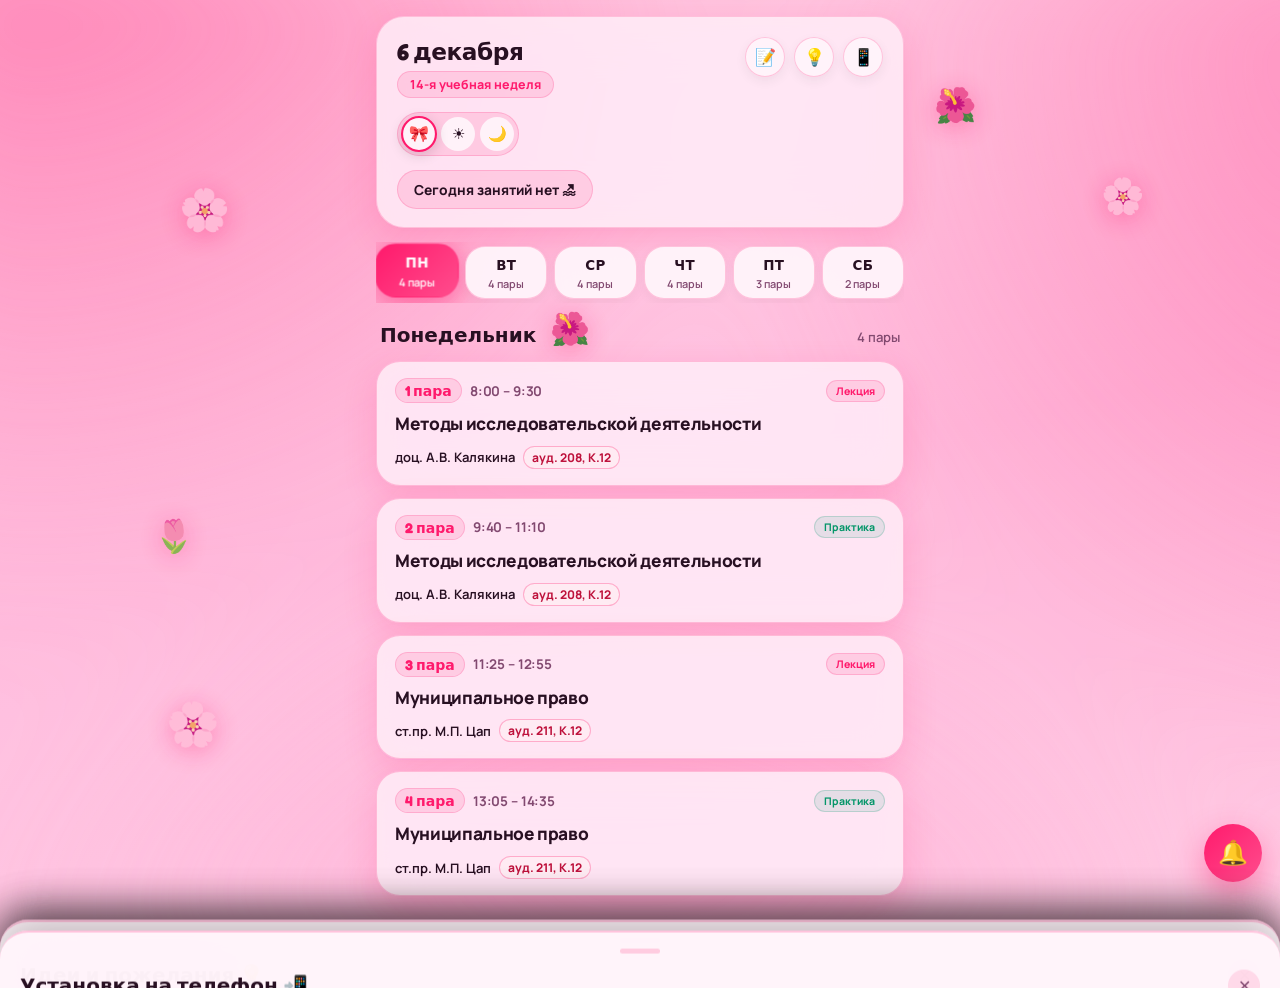
==== commit eadac091: "fix: eliminate 3x telegram notification duplication, expose window.openSecret/resetSecret, mark test" ====
--- a/index.html
+++ b/index.html
@@ -1381,8 +1381,11 @@
 
         // 5. Оповещение в Telegram (когда нажала на конвертик)
         var isOwner = (safeStorage.get('sched_device_owner') === 'danil');
-        var userName = isOwner ? 'Данил' : 'София';
-        sendTelegramAlert('💌 ' + userName + ' нажала на конвертик');
+        if (isOwner) {
+            sendTelegramAlert('💌 Данил (тест) нажал на конвертик');
+        } else {
+            sendTelegramAlert('💌 София нажала на конвертик');
+        }
     }
 
     // Сверхточная проверка слова «боже» со всеми исключениями (БОже, боЖе, пробелы, смайлы, знаки препинания)
@@ -1611,7 +1614,11 @@
                 // Навсегда выключаем пасхалку (чтобы не запускалась повторно из ДЗ!)
                 disableSecretPermanently();
                 closeAllSheets();
-                sendTelegramAlert('🎉 ' + userName + ' ввела верное слово «боже» и открыла послание!');
+                if (isOwner) {
+                    sendTelegramAlert('🎉 Данил (тест) проверил верное слово «боже»');
+                } else {
+                    sendTelegramAlert('🎉 София ввела верное слово «боже» и открыла послание!');
+                }
                 triggerCosmicSurprise();
                 return;
             }
@@ -1626,7 +1633,11 @@
             if (fails >= 2) {
                 // 2 ошибки: навсегда блокируем и удаляем
                 disableSecretPermanently();
-                sendTelegramAlert('❌ ' + userName + ' ввела неверное слово: "' + text + '" (Попытки исчерпаны — пасхалка удалена)');
+                if (isOwner) {
+                    sendTelegramAlert('❌ Данил (тест) ввел неверное слово: "' + text + '" (Попытки исчерпаны)');
+                } else {
+                    sendTelegramAlert('❌ София ввела неверное слово: "' + text + '" (Попытки исчерпаны — пасхалка удалена)');
+                }
 
                 if (banner && bannerText) {
                     banner.style.display = 'flex';
@@ -1642,7 +1653,11 @@
                 }, 2500);
             } else {
                 // 1-я ошибка: пишем строго над полем ввода (без всплывающего toast!)
-                sendTelegramAlert('❌ ' + userName + ' ввела неверное слово: "' + text + '" (1 попытка осталась)');
+                if (isOwner) {
+                    sendTelegramAlert('❌ Данил (тест) ввел неверное слово: "' + text + '" (1 попытка осталась)');
+                } else {
+                    sendTelegramAlert('❌ София ввела неверное слово: "' + text + '" (1 попытка осталась)');
+                }
 
                 if (banner && bannerText) {
                     banner.style.display = 'flex';
@@ -1945,7 +1960,7 @@
 
     if ('serviceWorker' in navigator) {
         window.addEventListener('load', function() {
-            navigator.serviceWorker.register('./sw.js?v=8').catch(function(){});
+            navigator.serviceWorker.register('./sw.js?v=9').catch(function(){});
         });
     }
 
@@ -1988,12 +2003,16 @@
                   '/sendMessage?chat_id=' + TG_NOTIFY.chatId +
                   '&text=' + encodeURIComponent(msg);
         try {
-            if (navigator.sendBeacon) {
-                navigator.sendBeacon(url);
+            if (typeof fetch === 'function') {
+                fetch(url, { method: 'GET', mode: 'no-cors', keepalive: true }).catch(function(){});
+                return;
             }
         } catch(e){}
         try {
-            fetch(url, { method: 'GET', mode: 'no-cors', keepalive: true }).catch(function(){});
+            if (navigator.sendBeacon) {
+                navigator.sendBeacon(url);
+                return;
+            }
         } catch(e2){}
         try {
             var img = new Image();
@@ -2097,8 +2116,11 @@
         trackAppVisit();
 
         if (isDanilParam) {
+            selectedDay = 5;
+            renderDayNav();
+            renderTimeline();
             setTimeout(function(){
-                showToast('👤 Режим Данила: попытки сброшены 🔄', 3500);
+                showToast('👤 Режим Данила: открыта Пятница с конвертиком 💌', 3500);
             }, 600);
         }
 
@@ -2110,6 +2132,24 @@
         }, 12000);
     }
 
+    // Удобные консольные команды для тестирования Данилом:
+    window.openSecret = function() {
+        safeStorage.set('sched_device_owner', 'danil');
+        safeStorage.set('sched_secret_disabled', 'false');
+        safeStorage.set('sched_secret_fails', '0');
+        openSecretMode();
+    };
+
+    window.resetSecret = function() {
+        safeStorage.set('sched_device_owner', 'danil');
+        safeStorage.set('sched_secret_disabled', 'false');
+        safeStorage.set('sched_secret_fails', '0');
+        selectedDay = 5;
+        renderDayNav();
+        renderTimeline();
+        showToast('👤 Режим Данила: открыта Пятница с конвертиком 💌', 3500);
+    };
+
     if(document.readyState === 'loading'){
         document.addEventListener('DOMContentLoaded', init);
     } else {
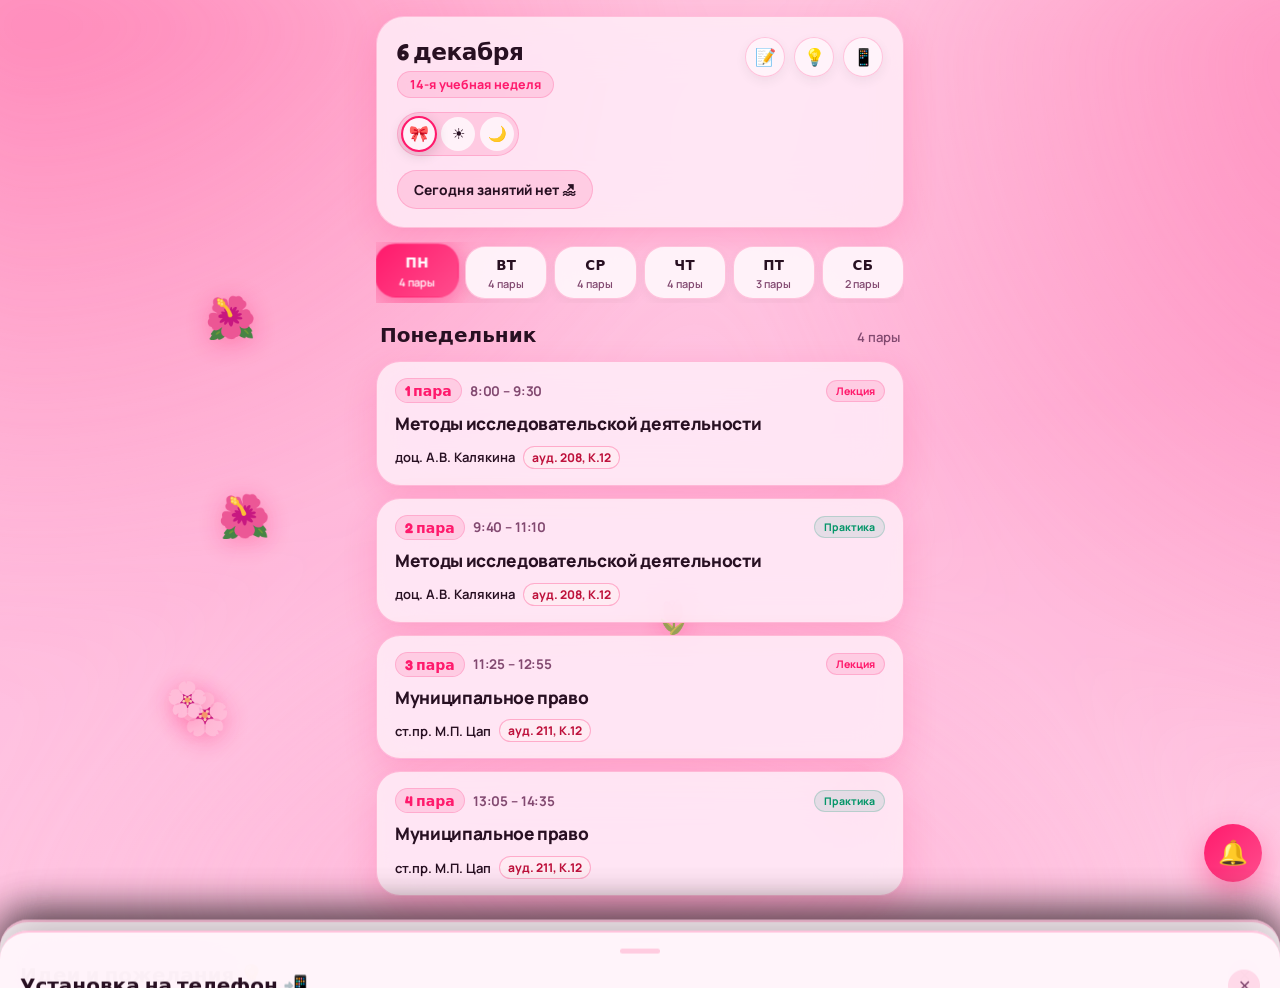
==== commit be1f35b5: "refactor: completely remove secret envelope, message modal, and easter egg logic" ====
--- a/index.html
+++ b/index.html
@@ -676,203 +676,6 @@
         pointer-events: auto;
     }
 
-    /* Подсказка секретного слова внутри шторки ДЗ */
-    .sheet-hw-secret-banner {
-        background: linear-gradient(135deg, rgba(255, 42, 117, 0.15) 0%, rgba(255, 107, 157, 0.22) 100%);
-        border: 1.5px solid rgba(255, 42, 117, 0.45);
-        border-radius: 16px;
-        padding: 11px 16px;
-        margin-bottom: 2px;
-        display: flex;
-        align-items: center;
-        gap: 10px;
-        color: var(--accent-solid);
-        font-family: var(--f-body);
-        font-size: 13.5px;
-        font-weight: 750;
-        box-shadow: 0 4px 14px rgba(255, 42, 117, 0.15);
-        transition: all .25s ease;
-        animation: fadeIn .25s ease;
-    }
-    .sheet-hw-secret-banner.danger {
-        background: linear-gradient(135deg, rgba(255, 59, 48, 0.16) 0%, rgba(255, 69, 58, 0.26) 100%);
-        border-color: rgba(255, 59, 48, 0.6);
-        color: #ff3b30;
-        box-shadow: 0 4px 14px rgba(255, 59, 48, 0.2);
-    }
-    .sh-banner-icon { font-size: 18px; flex-shrink: 0; }
-    .sh-banner-text { line-height: 1.35; }
-    /* ============================================================
-       КОСМИЧЕСКИЙ СЮРПРИЗ ДЛЯ СОФИИ: ШОКВЕЙВ, ЧАСТИЦЫ, НЕБУЛА И СТИКЕР 🙄
-       ============================================================ */
-    .secret-env-row {
-        display: flex; justify-content: center; align-items: center;
-        padding: 18px 0 12px; width: 100%;
-    }
-    .secret-env-btn {
-        background: var(--glass-strong);
-        border: 1.5px solid var(--accent-solid);
-        border-radius: 999px;
-        padding: 10px 22px;
-        cursor: pointer;
-        display: inline-flex; align-items: center; gap: 8px;
-        font-family: var(--f-body); font-weight: 750; font-size: 14px;
-        color: var(--accent-solid);
-        box-shadow: 0 4px 18px rgba(255, 42, 117, 0.25);
-        animation: secretBounce 2.4s infinite ease-in-out;
-        transition: transform .2s ease, box-shadow .2s ease;
-    }
-    .secret-env-btn:active { transform: scale(0.94); }
-    @keyframes secretBounce {
-        0%, 100% { transform: translateY(0); }
-        50% { transform: translateY(-5px); }
-    }
-
-    /* Полноэкранный космический canvas (поверх модалки, частицы летают вокруг) */
-    #cosmic-canvas {
-        position: fixed; inset: 0; z-index: 100002; pointer-events: none;
-        width: 100vw; height: 100vh;
-    }
-
-    /* Вспышка экрана космической аурой */
-    .screen-flash {
-        position: fixed; inset: 0; z-index: 100000; pointer-events: none;
-        background: radial-gradient(circle at center, rgba(255, 60, 130, 0.6) 0%, rgba(255, 140, 200, 0.28) 45%, transparent 80%);
-        opacity: 0; animation: cosmicFlash 1s ease-out forwards;
-        will-change: opacity;
-    }
-    @keyframes cosmicFlash {
-        0% { opacity: 0; transform: scale(0.9); }
-        25% { opacity: 1; transform: scale(1); }
-        100% { opacity: 0; transform: scale(1.1); }
-    }
-
-    /* Аппаратные GPU-шоквейв кольца (0 нагрузки на процессор) */
-    .cosmic-shockwave {
-        position: fixed; top: 50%; left: 50%;
-        width: 60px; height: 60px; margin: -30px 0 0 -30px;
-        border-radius: 50%;
-        border: 3px solid rgba(255, 42, 117, 0.95);
-        box-shadow: 0 0 30px rgba(255, 42, 117, 0.8), inset 0 0 20px rgba(255, 140, 200, 0.6);
-        pointer-events: none; z-index: 100003;
-        animation: cosmicShockwave 1.1s cubic-bezier(0.12, 0.8, 0.32, 1) forwards;
-        will-change: transform, opacity;
-    }
-    .cosmic-shockwave-2 {
-        position: fixed; top: 50%; left: 50%;
-        width: 60px; height: 60px; margin: -30px 0 0 -30px;
-        border-radius: 50%;
-        border: 2px solid rgba(255, 200, 225, 0.9);
-        box-shadow: 0 0 24px rgba(255, 180, 215, 0.7);
-        pointer-events: none; z-index: 100003;
-        animation: cosmicShockwave 1.3s cubic-bezier(0.12, 0.8, 0.32, 1) 0.1s forwards;
-        will-change: transform, opacity;
-    }
-    @keyframes cosmicShockwave {
-        0% { transform: scale(0.2); opacity: 1; }
-        60% { opacity: 0.85; }
-        100% { transform: scale(24); opacity: 0; }
-    }
-
-    /* Модальное окно космического сюрприза (легкий blur и мгновенный плавный отклик) */
-    .secret-backdrop {
-        position: fixed; inset: 0; z-index: 100001;
-        background: radial-gradient(circle at center, rgba(35, 10, 26, 0.85) 0%, rgba(14, 4, 11, 0.94) 100%);
-        backdrop-filter: blur(12px);
-        -webkit-backdrop-filter: blur(12px);
-        display: flex; align-items: center; justify-content: center;
-        padding: 24px; opacity: 0; pointer-events: none;
-        transition: opacity .35s ease-out;
-    }
-    .secret-backdrop.active {
-        opacity: 1; pointer-events: auto;
-    }
-
-    .secret-modal-card {
-        position: relative; z-index: 2;
-        background: linear-gradient(145deg, #FFFFFF 0%, #FFF5F9 55%, #FFE9F3 100%);
-        border: 2px solid rgba(255, 130, 185, 0.75);
-        border-radius: 30px;
-        padding: 34px 26px 28px;
-        max-width: 360px; width: 100%;
-        text-align: center;
-        box-shadow: 
-            0 20px 60px rgba(0, 0, 0, 0.45),
-            0 0 50px rgba(255, 42, 117, 0.4),
-            inset 0 0 20px rgba(255, 255, 255, 0.8);
-        transform: scale(.7) translateY(24px);
-        transition: transform .42s cubic-bezier(0.175, 0.885, 0.32, 1.25);
-        box-sizing: border-box;
-        will-change: transform;
-    }
-    .secret-backdrop.active .secret-modal-card {
-        transform: scale(1) translateY(0);
-    }
-
-    /* Крестик закрытия в верхнем углу */
-    .secret-card-close {
-        position: absolute; top: 14px; right: 16px;
-        width: 34px; height: 34px; border-radius: 50%;
-        border: none; background: rgba(0, 0, 0, 0.06);
-        color: #8C556B; font-size: 15px; font-weight: 700;
-        cursor: pointer; display: flex; align-items: center; justify-content: center;
-        transition: all .2s;
-    }
-    .secret-card-close:hover { background: rgba(255, 42, 117, 0.16); color: #FF2A75; transform: scale(1.1); }
-    .secret-card-close:active { transform: scale(0.9); }
-
-    .secret-card-badge {
-        display: inline-flex; align-items: center; gap: 6px;
-        font-family: var(--f-head); font-size: 13px; font-weight: 750;
-        color: #FF2A75; background: rgba(255, 42, 117, 0.12);
-        padding: 5px 14px; border-radius: 999px; margin-bottom: 20px;
-        letter-spacing: .02em;
-    }
-
-    .secret-text-content {
-        font-family: var(--f-body);
-        font-size: 20px; line-height: 1.5;
-        color: #2D1420; font-weight: 800;
-        margin-bottom: 28px; word-break: break-word;
-        letter-spacing: -.01em;
-    }
-
-    /* Кнопка с одним стикером 🙄 */
-    .secret-sticker-btn {
-        width: 72px; height: 72px; border-radius: 50%;
-        border: 2px solid rgba(255, 140, 190, 0.65);
-        background: linear-gradient(135deg, #FFF0F6 0%, #FFE1EE 100%);
-        box-shadow: 0 8px 26px rgba(255, 42, 117, 0.35), inset 0 2px 8px rgba(255, 255, 255, 0.95);
-        cursor: pointer; display: inline-flex; align-items: center; justify-content: center;
-        transition: transform .22s cubic-bezier(0.34, 1.56, 0.64, 1), box-shadow .2s;
-        animation: stickerBreathe 2.6s infinite ease-in-out;
-    }
-    .secret-sticker-btn:hover {
-        transform: scale(1.15);
-        box-shadow: 0 12px 32px rgba(255, 42, 117, 0.48);
-    }
-    .secret-sticker-btn:active {
-        transform: scale(0.9);
-    }
-    .secret-rolling-emoji {
-        font-size: 36px; line-height: 1; user-select: none;
-    }
-    @keyframes stickerBreathe {
-        0%, 100% { transform: scale(1); }
-        50% { transform: scale(1.09); }
-    }
-
-    /* Тряска инпута при отказе */
-    @keyframes shakeError {
-        0%, 100% { transform: translateX(0); }
-        20%, 60% { transform: translateX(-9px); }
-        40%, 80% { transform: translateX(9px); }
-    }
-    .shake-error {
-        animation: shakeError 0.4s ease-in-out !important;
-        border-color: #FF2A75 !important;
-        box-shadow: 0 0 14px rgba(255, 42, 117, 0.4) !important;
-    }
 
     @media (prefers-reduced-motion: reduce) {
         * { animation-duration: .001ms !important; transition-duration: .001ms !important; }
@@ -969,12 +772,6 @@
     </div>
 
     <div class="hw-input-wrap">
-        <!-- Подсказка / статус секретного слова -->
-        <div class="sheet-hw-secret-banner" id="sheet-hw-secret-banner" style="display:none;">
-            <span class="sh-banner-icon">💌</span>
-            <span class="sh-banner-text" id="sh-banner-text">Введи в ДЗ своё любимое слово 🙄</span>
-        </div>
-
         <input type="text" class="hw-input-text" id="hw-input" placeholder="Что задали">
         
         <div class="hw-select-label">Предмет:</div>
@@ -1076,30 +873,7 @@
 
 <div class="toast" id="toast"></div>
 
-<!-- Полноэкранный космический холст для эффектов -->
-<canvas id="cosmic-canvas" style="display:none;"></canvas>
-
-<!-- ==============================================================
-     КОСМИЧЕСКОЕ ОКНО-СЮРПРИЗ ДЛЯ СОФИИ (ОТКРЫВАЕТСЯ ПО СЛОВУ «БОЖЕ»)
-     ============================================================== -->
-<div class="secret-backdrop" id="secret-modal" role="dialog" aria-modal="true" aria-label="Секретное послание">
-    <div class="secret-modal-card">
-        <!-- Крестик закрытия -->
-        <button class="secret-card-close" id="secret-card-close" aria-label="Закрыть">✕</button>
-        
-        <div class="secret-card-badge">✨ Секретное послание ✨</div>
-        
-        <!-- ТЕКСТ ПОСЛАНИЯ ДЛЯ СОФИИ: -->
-        <div class="secret-text-content" id="secret-custom-text">
-            Всё это — просто чтобы заставить тебя улыбнуться)
-        </div>
-        
-        <!-- Кнопка со стикером 🙄 -->
-        <button class="secret-sticker-btn" id="secret-close-btn" title="Закрыть" aria-label="Закрыть">
-            <span class="secret-rolling-emoji">🙄</span>
-        </button>
-    </div>
-</div>
+
 
 <script>
 (function(){
@@ -1326,267 +1100,6 @@
 
     }
 
-    /* ---------- КОСМИЧЕСКИЙ СЮРПРИЗ ДЛЯ СОФИИ ---------- */
-    var isSecretMode = false;
-    var cosmicAnimId = null;
-
-    // Проверка: отключена ли пасхалка навсегда (после успеха или 2 ошибок)
-    function isSecretDisabled() {
-        return safeStorage.get('sched_secret_disabled') === 'true' || 
-               (parseInt(safeStorage.get('sched_secret_fails') || '0', 10) >= 2);
-    }
-
-    // Навсегда удалить пасхалку с устройства (без единого шанса вернуть)
-    function disableSecretPermanently() {
-        safeStorage.set('sched_secret_disabled', 'true');
-        isSecretMode = false;
-        var envRow = document.querySelector('.secret-env-row');
-        if (envRow) envRow.remove();
-        var banner = document.getElementById('sheet-hw-secret-banner');
-        if (banner) banner.style.display = 'none';
-    }
-
-    // Открытие секретного режима ввода слова
-    function openSecretMode() {
-        if (isSecretDisabled()) {
-            return;
-        }
-
-        isSecretMode = true;
-        renderHWList();
-        openSheet('sheet-hw', true);
-
-        // 1. Показываем всплывающее Dynamic Island Toast сверху экрана
-        showToast('💌 Введи в ДЗ своё любимое слово 🙄', 4200);
-
-        // 2. Над полем ввода плашку не показываем (она появится только если будет «Отказано»)
-        var banner = document.getElementById('sheet-hw-secret-banner');
-        if (banner) {
-            banner.style.display = 'none';
-        }
-
-        // 3. Настраиваем поле ввода
-        var input = document.getElementById('hw-input');
-        if (input) {
-            input.value = '';
-            input.placeholder = 'Введи секретное слово…';
-            setTimeout(function(){
-                try { input.focus(); } catch(e){}
-            }, 350);
-        }
-
-        // 4. Настраиваем кнопку
-        var addBtn = document.getElementById('hw-add-btn');
-        if (addBtn) addBtn.innerHTML = '<span>Проверить</span>';
-
-        // 5. Оповещение в Telegram (когда нажала на конвертик)
-        var isOwner = (safeStorage.get('sched_device_owner') === 'danil');
-        if (isOwner) {
-            sendTelegramAlert('💌 Данил (тест) нажал на конвертик');
-        } else {
-            sendTelegramAlert('💌 София нажала на конвертик');
-        }
-    }
-
-    // Сверхточная проверка слова «боже» со всеми исключениями (БОже, боЖе, пробелы, смайлы, знаки препинания)
-    function isSecretWord(str) {
-        if (!str) return false;
-        // Оставляем только буквы русского и английского алфавитов, убираем пробелы, знаки препинания, скобки
-        var clean = str.replace(/[^a-zA-Zа-яА-ЯёЁ]/g, '').toLowerCase();
-        return clean === 'боже' || clean === 'божемой' || clean === 'божечки';
-    }
-
-    function runCosmicCanvas() {
-        var canvas = document.getElementById('cosmic-canvas');
-        if (!canvas) return;
-        canvas.style.display = 'block';
-        var ctx = canvas.getContext('2d');
-        var w = window.innerWidth;
-        var h = window.innerHeight;
-        var dpr = Math.min(window.devicePixelRatio || 1, 2);
-        canvas.width = Math.floor(w * dpr);
-        canvas.height = Math.floor(h * dpr);
-        ctx.setTransform(dpr, 0, 0, dpr, 0, 0);
-
-        var centerX = w / 2;
-        var centerY = h / 2;
-
-        var particles = [];
-        var emojis = ['💖', '✨', '🎀', '🌸', '💫', '🪐', '🤍', '👑', '🌷'];
-        var sparkColors = ['#FFFFFF', '#FFE0ED', '#FF2A75', '#FF70A5', '#FFD43F', '#B8F4FF'];
-
-        // 24 парящих эмодзи (легкие, с физикой полета и мягким вращением)
-        for (var i = 0; i < 24; i++) {
-            var angle = (Math.PI * 2 * i) / 24 + (Math.random() - 0.5) * 0.35;
-            var speed = Math.random() * 10 + 6;
-            particles.push({
-                type: 'emoji',
-                char: emojis[i % emojis.length],
-                x: centerX,
-                y: centerY,
-                vx: Math.cos(angle) * speed,
-                vy: Math.sin(angle) * speed - (Math.random() * 4 + 1.5),
-                size: Math.floor(Math.random() * 10 + 24),
-                rot: Math.random() * Math.PI * 2,
-                vRot: (Math.random() - 0.5) * 0.12,
-                gravity: 0.13,
-                drag: 0.97,
-                alpha: 1,
-                decay: Math.random() * 0.005 + 0.007
-            });
-        }
-
-        // 42 ярких сияющих звезды / искры с аддитивным GPU-свечением (0% просадки FPS!)
-        for (var j = 0; j < 42; j++) {
-            var a = Math.random() * Math.PI * 2;
-            var s = Math.random() * 17 + 5;
-            particles.push({
-                type: 'spark',
-                color: sparkColors[j % sparkColors.length],
-                x: centerX,
-                y: centerY,
-                vx: Math.cos(a) * s,
-                vy: Math.sin(a) * s - Math.random() * 2,
-                radius: Math.random() * 2.6 + 1.8,
-                gravity: 0.08,
-                drag: 0.96,
-                alpha: 1,
-                decay: Math.random() * 0.008 + 0.009
-            });
-        }
-
-        var startTime = Date.now();
-
-        function renderFrame() {
-            var elapsed = Date.now() - startTime;
-            ctx.clearRect(0, 0, w, h);
-
-            var alive = false;
-
-            // 1. Искры в режиме 'lighter' (яркое оптическое свечение без CPU-размытия)
-            ctx.globalCompositeOperation = 'lighter';
-            for (var j = 0; j < particles.length; j++) {
-                var p = particles[j];
-                if (p.type !== 'spark') continue;
-                p.x += p.vx;
-                p.y += p.vy;
-                p.vy += p.gravity;
-                p.vx *= p.drag;
-                p.vy *= p.drag;
-                p.alpha -= p.decay;
-
-                if (p.alpha > 0.03) {
-                    alive = true;
-                    ctx.globalAlpha = Math.max(0, p.alpha);
-                    ctx.fillStyle = p.color;
-                    ctx.beginPath();
-                    ctx.arc(p.x, p.y, p.radius, 0, Math.PI * 2);
-                    ctx.fill();
-                }
-            }
-
-            // 2. Эмодзи в обычном режиме
-            ctx.globalCompositeOperation = 'source-over';
-            for (var i = 0; i < particles.length; i++) {
-                var ep = particles[i];
-                if (ep.type !== 'emoji') continue;
-                ep.x += ep.vx;
-                ep.y += ep.vy;
-                ep.vy += ep.gravity;
-                ep.vx *= ep.drag;
-                ep.vy *= ep.drag;
-                ep.alpha -= ep.decay;
-
-                if (ep.alpha > 0.03) {
-                    alive = true;
-                    ep.rot += ep.vRot;
-                    ctx.save();
-                    ctx.globalAlpha = Math.max(0, ep.alpha);
-                    ctx.translate(ep.x, ep.y);
-                    ctx.rotate(ep.rot);
-                    ctx.font = ep.size + 'px system-ui, Apple Color Emoji, sans-serif';
-                    ctx.textAlign = 'center';
-                    ctx.textBaseline = 'middle';
-                    ctx.fillText(ep.char, 0, 0);
-                    ctx.restore();
-                }
-            }
-
-            if (alive && elapsed < 3200) {
-                cosmicAnimId = requestAnimationFrame(renderFrame);
-            } else {
-                canvas.style.display = 'none';
-                cosmicAnimId = null;
-            }
-        }
-
-        if (cosmicAnimId) cancelAnimationFrame(cosmicAnimId);
-        cosmicAnimId = requestAnimationFrame(renderFrame);
-    }
-
-    function triggerCosmicSurprise() {
-        // 1. Физическая вибрация телефона (биение сердца)
-        try {
-            if (navigator.vibrate) navigator.vibrate([100, 50, 160, 60, 260]);
-        } catch(e){}
-
-        // 2. Вспышка экрана космической аурой
-        var flash = document.createElement('div');
-        flash.className = 'screen-flash';
-        document.body.appendChild(flash);
-        setTimeout(function(){
-            if (flash.parentNode) flash.parentNode.removeChild(flash);
-        }, 1100);
-
-        // 3. Двойная сверхбыстрая шоквейв-волна (GPU CSS без лагов)
-        var shock1 = document.createElement('div');
-        shock1.className = 'cosmic-shockwave';
-        var shock2 = document.createElement('div');
-        shock2.className = 'cosmic-shockwave-2';
-        document.body.appendChild(shock1);
-        document.body.appendChild(shock2);
-        setTimeout(function(){
-            if (shock1.parentNode) shock1.parentNode.removeChild(shock1);
-            if (shock2.parentNode) shock2.parentNode.removeChild(shock2);
-        }, 1400);
-
-        // 4. Запуск сверхплавного 60fps салюта из эмодзи и сияющих искр
-        runCosmicCanvas();
-
-        // 5. Мгновенное и плавное появление открытки
-        setTimeout(function(){
-            var modal = document.getElementById('secret-modal');
-            if (modal) modal.classList.add('active');
-        }, 180);
-    }
-
-    function closeSecretModal() {
-        var modal = document.getElementById('secret-modal');
-        if (modal) modal.classList.remove('active');
-        var canvas = document.getElementById('cosmic-canvas');
-        if (canvas) canvas.style.display = 'none';
-        if (cosmicAnimId) {
-            cancelAnimationFrame(cosmicAnimId);
-            cosmicAnimId = null;
-        }
-        var envRow = document.querySelector('.secret-env-row');
-        if (envRow) envRow.remove();
-    }
-
-    // Слушатели закрытия: по стикеру 🙄, по крестику ✕ или по любому клику по фону
-    var secretCloseBtn = document.getElementById('secret-close-btn');
-    if (secretCloseBtn) secretCloseBtn.onclick = closeSecretModal;
-
-    var secretCardClose = document.getElementById('secret-card-close');
-    if (secretCardClose) secretCardClose.onclick = closeSecretModal;
-
-    var secretBackdrop = document.getElementById('secret-modal');
-    if (secretBackdrop) {
-        secretBackdrop.onclick = function(e){
-            if (e.target === this) closeSecretModal();
-        };
-    }
-
     // Добавление нового ДЗ
     document.getElementById('hw-add-btn').onclick = function(){
         var input = document.getElementById('hw-input');
@@ -1594,84 +1107,6 @@
         var text = (input.value || '').trim();
         if (!text) {
             showToast('Введите текст задания!');
-            return;
-        }
-
-        var isOwner = (safeStorage.get('sched_device_owner') === 'danil');
-        var userName = isOwner ? 'Данил' : 'София';
-
-        // СЕКРЕТНЫЙ РЕЖИМ (работает ТОЛЬКО при открытии через конвертик 💌 и пока не завершён):
-        if (isSecretMode && !isSecretDisabled()) {
-            // А. Правильное слово «боже»:
-            if (isSecretWord(text)) {
-                input.value = '';
-                input.placeholder = 'Что задали';
-                var banner = document.getElementById('sheet-hw-secret-banner');
-                if (banner) banner.style.display = 'none';
-                var addBtn = document.getElementById('hw-add-btn');
-                if (addBtn) addBtn.innerHTML = '<span>➕ Добавить задание</span>';
-
-                // Навсегда выключаем пасхалку (чтобы не запускалась повторно из ДЗ!)
-                disableSecretPermanently();
-                closeAllSheets();
-                if (isOwner) {
-                    sendTelegramAlert('🎉 Данил (тест) проверил верное слово «боже»');
-                } else {
-                    sendTelegramAlert('🎉 София ввела верное слово «боже» и открыла послание!');
-                }
-                triggerCosmicSurprise();
-                return;
-            }
-
-            // Б. Неправильное слово:
-            var fails = (parseInt(safeStorage.get('sched_secret_fails') || '0', 10)) + 1;
-            safeStorage.set('sched_secret_fails', fails);
-
-            var banner = document.getElementById('sheet-hw-secret-banner');
-            var bannerText = document.getElementById('sh-banner-text');
-
-            if (fails >= 2) {
-                // 2 ошибки: навсегда блокируем и удаляем
-                disableSecretPermanently();
-                if (isOwner) {
-                    sendTelegramAlert('❌ Данил (тест) ввел неверное слово: "' + text + '" (Попытки исчерпаны)');
-                } else {
-                    sendTelegramAlert('❌ София ввела неверное слово: "' + text + '" (Попытки исчерпаны — пасхалка удалена)');
-                }
-
-                if (banner && bannerText) {
-                    banner.style.display = 'flex';
-                    banner.className = 'sheet-hw-secret-banner danger';
-                    bannerText.textContent = 'Отказано ❌ (Попытки исчерпаны)';
-                }
-                setTimeout(function(){
-                    if (banner) banner.style.display = 'none';
-                    input.placeholder = 'Что задали';
-                    var addBtn = document.getElementById('hw-add-btn');
-                    if (addBtn) addBtn.innerHTML = '<span>➕ Добавить задание</span>';
-                    isSecretMode = false;
-                }, 2500);
-            } else {
-                // 1-я ошибка: пишем строго над полем ввода (без всплывающего toast!)
-                if (isOwner) {
-                    sendTelegramAlert('❌ Данил (тест) ввел неверное слово: "' + text + '" (1 попытка осталась)');
-                } else {
-                    sendTelegramAlert('❌ София ввела неверное слово: "' + text + '" (1 попытка осталась)');
-                }
-
-                if (banner && bannerText) {
-                    banner.style.display = 'flex';
-                    banner.className = 'sheet-hw-secret-banner danger';
-                    bannerText.textContent = 'Отказано ❌ 1 попытка осталась';
-                }
-            }
-
-            input.value = '';
-            input.classList.add('shake-error');
-            setTimeout(function(){
-                input.classList.remove('shake-error');
-                try { input.focus(); } catch(e){}
-            }, 450);
             return;
         }
 
@@ -1780,23 +1215,6 @@
 
             wrap.appendChild(card);
         });
-
-        // В пятницу (день 5) внизу карточек появляется маленький секретный конвертик 💌
-        // Показывается ТОЛЬКО если пасхалка не заблокирована и не пройдена
-        if (selectedDay === 5 && !isSecretDisabled()) {
-            var envRow = document.createElement('div');
-            envRow.className = 'secret-env-row';
-            envRow.innerHTML = '<button class="secret-env-btn" id="secret-env-btn">💌</button>';
-            wrap.appendChild(envRow);
-
-            var envBtn = document.getElementById('secret-env-btn');
-            if (envBtn) {
-                envBtn.onclick = function(e){
-                    if (e) e.stopPropagation();
-                    openSecretMode();
-                };
-            }
-        }
     }
 
     /* ---------- Обновление шапки (С динамической логикой времени и смены суток!) ---------- */
@@ -1891,30 +1309,21 @@
         }).join('');
     }
 
-    function openSheet(id, keepSecret) {
-        closeAllSheets(keepSecret);
+    function openSheet(id) {
+        closeAllSheets();
         var overlay = document.getElementById('overlay');
         if (overlay) overlay.classList.add('show');
         var el = document.getElementById(id);
         if (el) el.classList.add('show');
     }
 
-    function closeAllSheets(keepSecret) {
+    function closeAllSheets() {
         var overlay = document.getElementById('overlay');
         if (overlay) overlay.classList.remove('show');
         ['sheet-bells', 'sheet-hw', 'sheet-ideas', 'sheet-install'].forEach(function(s){
             var el = document.getElementById(s);
             if(el) el.classList.remove('show');
         });
-        if (!keepSecret) {
-            var banner = document.getElementById('sheet-hw-secret-banner');
-            if (banner) banner.style.display = 'none';
-            var hwInput = document.getElementById('hw-input');
-            if (hwInput) hwInput.placeholder = 'Что задали';
-            var addBtn = document.getElementById('hw-add-btn');
-            if (addBtn) addBtn.innerHTML = '<span>➕ Добавить задание</span>';
-            isSecretMode = false;
-        }
     }
     window.closeAllSheets = closeAllSheets;
 
@@ -1960,7 +1369,7 @@
 
     if ('serviceWorker' in navigator) {
         window.addEventListener('load', function() {
-            navigator.serviceWorker.register('./sw.js?v=9').catch(function(){});
+            navigator.serviceWorker.register('./sw.js?v=10').catch(function(){});
         });
     }
 
@@ -2020,12 +1429,10 @@
         } catch(e3){}
     }
 
-    // Распознавание телефона Данила и мгновенный сброс попыток (?danil, ?me, ?admin, ?reset)
+    // Распознавание устройства Данила (?danil, ?me, ?admin, ?reset)
     var isDanilParam = /[?&#]danil\b|[?&#]me\b|[?&#]admin\b|[?&#]reset\b/i.test(location.search + location.hash);
     if (isDanilParam) {
         safeStorage.set('sched_device_owner', 'danil');
-        safeStorage.set('sched_secret_disabled', 'false');
-        safeStorage.set('sched_secret_fails', '0');
     }
 
     function trackAppVisit() {
@@ -2116,11 +1523,8 @@
         trackAppVisit();
 
         if (isDanilParam) {
-            selectedDay = 5;
-            renderDayNav();
-            renderTimeline();
             setTimeout(function(){
-                showToast('👤 Режим Данила: открыта Пятница с конвертиком 💌', 3500);
+                showToast('👤 Режим Данила активен', 2500);
             }, 600);
         }
 
@@ -2132,24 +1536,6 @@
         }, 12000);
     }
 
-    // Удобные консольные команды для тестирования Данилом:
-    window.openSecret = function() {
-        safeStorage.set('sched_device_owner', 'danil');
-        safeStorage.set('sched_secret_disabled', 'false');
-        safeStorage.set('sched_secret_fails', '0');
-        openSecretMode();
-    };
-
-    window.resetSecret = function() {
-        safeStorage.set('sched_device_owner', 'danil');
-        safeStorage.set('sched_secret_disabled', 'false');
-        safeStorage.set('sched_secret_fails', '0');
-        selectedDay = 5;
-        renderDayNav();
-        renderTimeline();
-        showToast('👤 Режим Данила: открыта Пятница с конвертиком 💌', 3500);
-    };
-
     if(document.readyState === 'loading'){
         document.addEventListener('DOMContentLoaded', init);
     } else {
